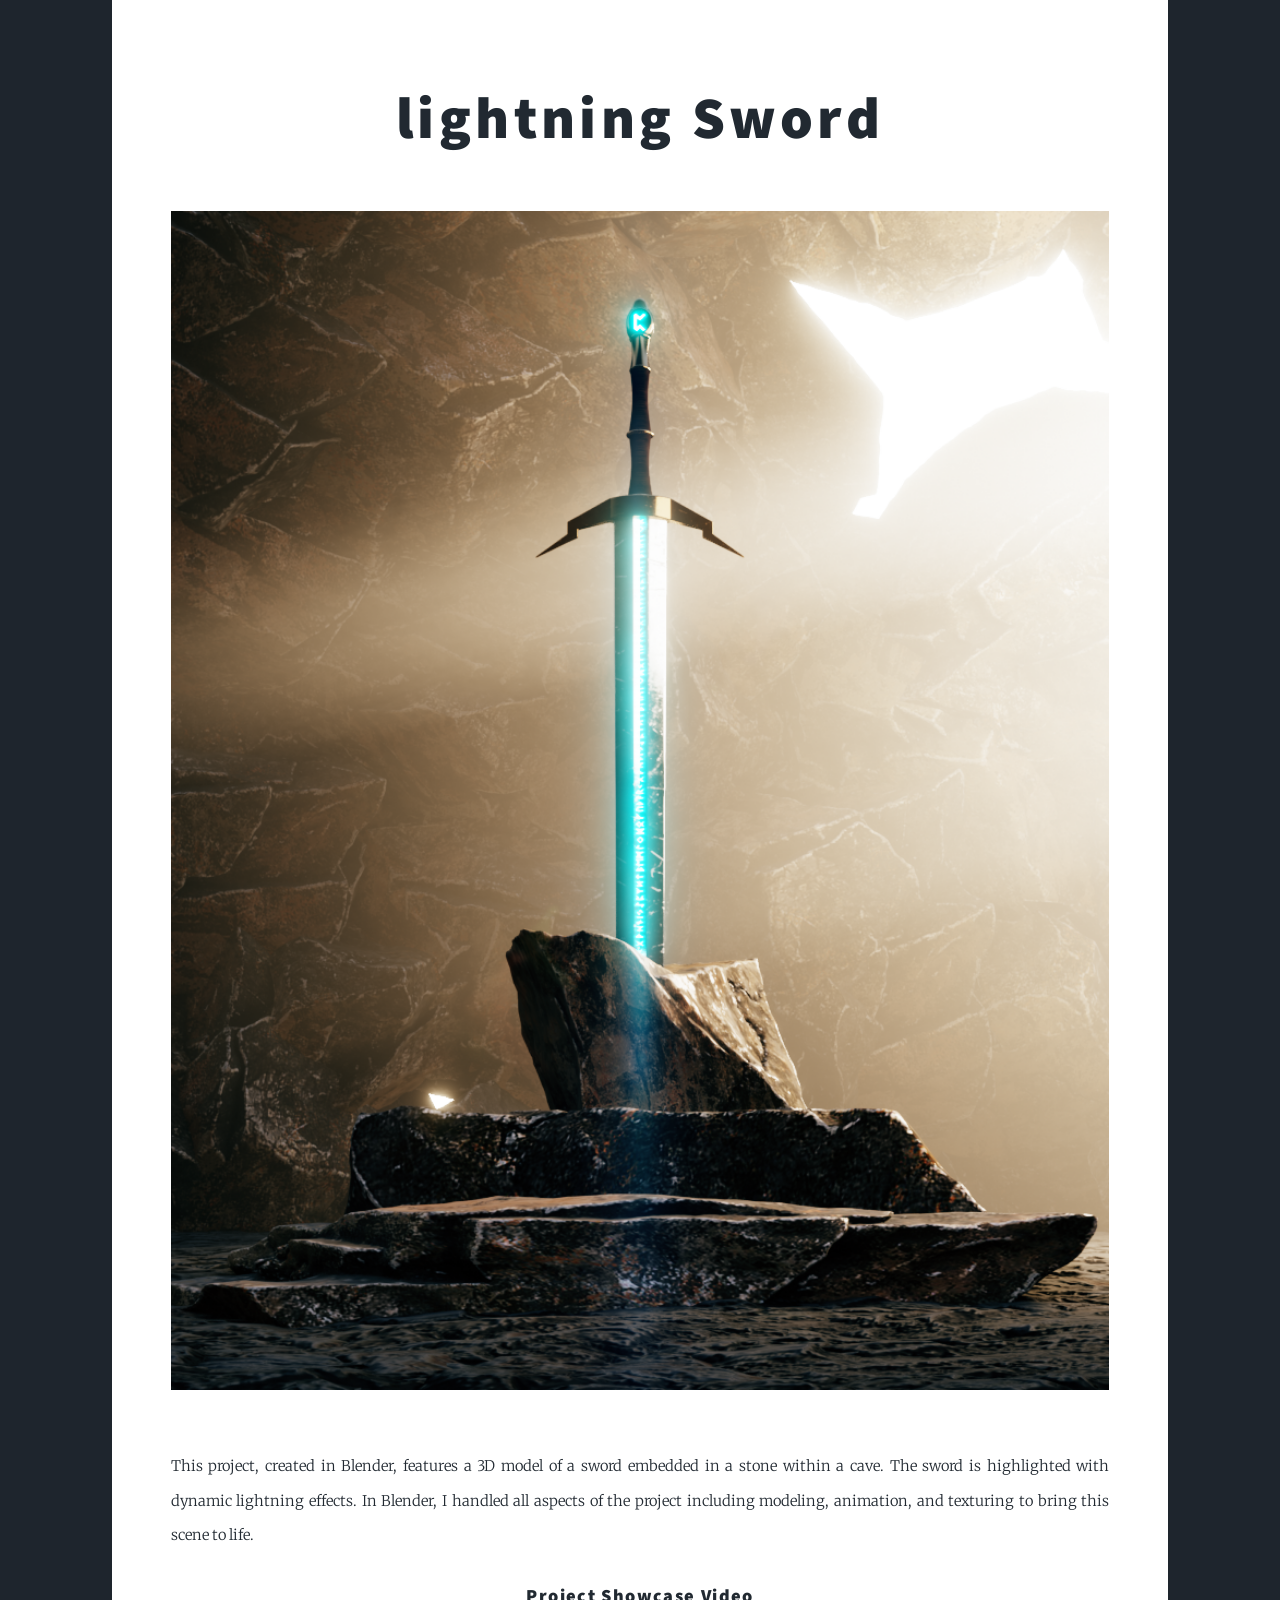
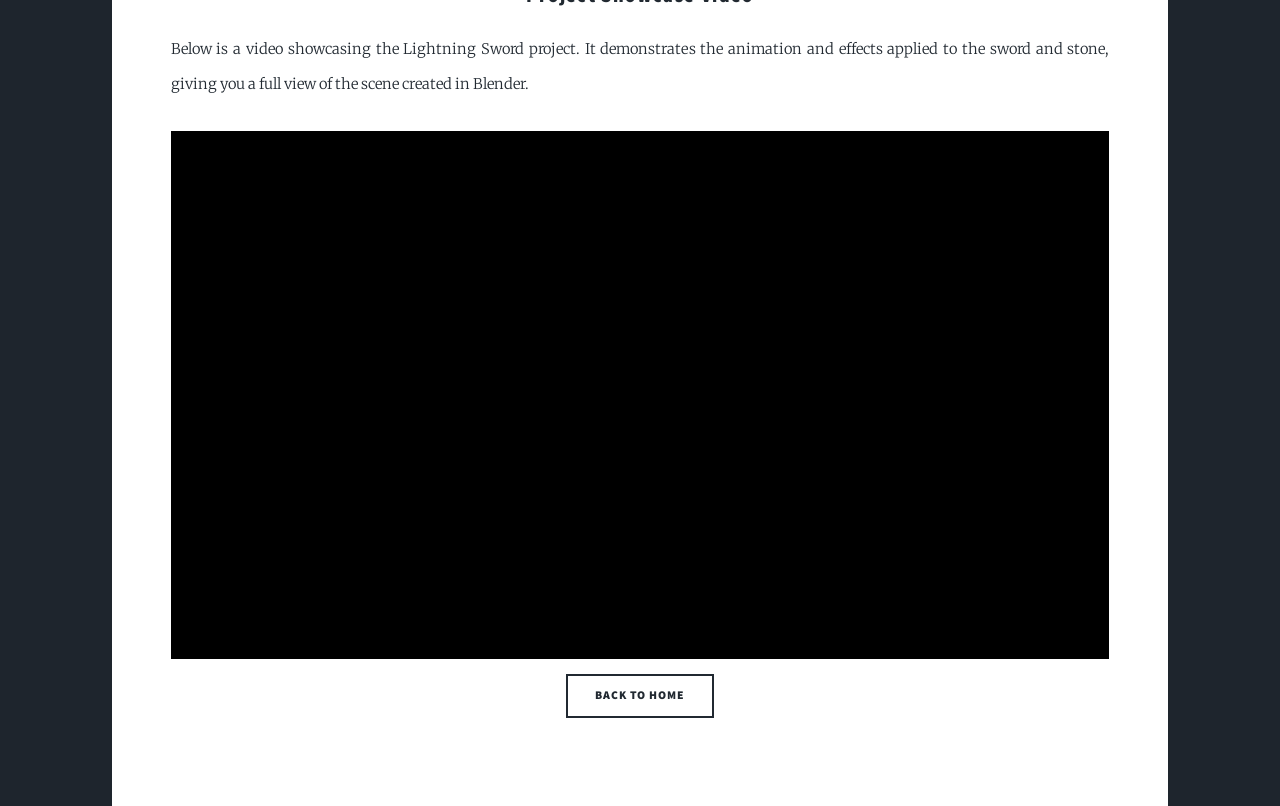
==== lightningSword.html @ 33a9f92c "sword video" ====
<!DOCTYPE HTML>
<html>

<head>
    <title>LioRally Project - Mohammed Kallel</title>
    <meta charset="utf-8" />
    <meta name="viewport" content="width=device-width, initial-scale=1, user-scalable=no" />
    <link rel="stylesheet" href="assets/css/projects.css" />
    <noscript>
        <link rel="stylesheet" href="assets/css/noscript.css" />
    </noscript>
</head>

<body class="is-preload">

    <!-- Wrapper -->
    <div id="wrapper" class="fade-in">

        <!-- Main -->
        <div id="main">
            <!-- Featured Post -->
            <article class="post featured">
                <header class="major">
                    <h2>lightning Sword</h2>
                </header>
                <div class="image main">
                    <img src="images/SwordInTheStone.png" alt="Lightning Sword Project" />
                </div>
                <p>
                    This project, created in Blender, features a 3D model of a sword embedded in a stone within a cave. The sword is
                    highlighted with dynamic lightning effects. In Blender, I handled all aspects of the project including modeling,
                    animation, and texturing to bring this scene to life.
                </p>

                <h3>Project Showcase Video</h3>
                <p>
                    Below is a video showcasing the Lightning Sword project. It demonstrates the animation and effects applied to the sword
                    and stone, giving you a full view of the scene created in Blender.
                </p>

                <!-- YouTube Video Embed -->
                <div class="video-container">
                    <video width="100%" height="auto" autoplay loop>
                        <source src="images/Character0001-0072.mp4" type="video/mp4">
                    </video>
                </div>

                <ul class="actions special">
                    <li><a href="index.html" class="button">Back to Home</a></li>
                </ul>
            </article>
        </div>

    </div>

    <!-- Scripts -->
    <!-- <script src="assets/js/jquery.min.js"></script>
    <script src="assets/js/jquery.scrollex.min.js"></script>
    <script src="assets/js/jquery.scrolly.min.js"></script>
    <script src="assets/js/browser.min.js"></script>
    <script src="assets/js/breakpoints.min.js"></script>
    <script src="assets/js/util.js"></script>
    <script src="assets/js/main.js"></script> -->

</body>

</html>
---- assets/css/projects.css ----
@import url(fontawesome-all.min.css);
@import url("https://fonts.googleapis.com/css?family=Merriweather:300,700,300italic,700italic|Source+Sans+Pro:900");

/*
	Massively by HTML5 UP
	html5up.net | @ajlkn
	Free for personal and commercial use under the CCA 3.0 license (html5up.net/license)
*/

html,
body,
div,
span,
applet,
object,
iframe,
h1,
h2,
h3,
h4,
h5,
h6,
p,
blockquote,
pre,
a,
abbr,
acronym,
address,
big,
cite,
code,
del,
dfn,
em,
img,
ins,
kbd,
q,
s,
samp,
small,
strike,
strong,
sub,
sup,
tt,
var,
b,
u,
i,
center,
dl,
dt,
dd,
ol,
ul,
li,
fieldset,
form,
label,
legend,
table,
caption,
tbody,
tfoot,
thead,
tr,
th,
td,
article,
aside,
canvas,
details,
embed,
figure,
figcaption,
footer,
header,
hgroup,
menu,
nav,
output,
ruby,
section,
summary,
time,
mark,
audio,
video {
    margin: 0;
    padding: 0;
    border: 0;
    font-size: 100%;
    font: inherit;
    vertical-align: baseline;
}

article,
aside,
details,
figcaption,
figure,
footer,
header,
hgroup,
menu,
nav,
section {
    display: block;
}

body {
    line-height: 1;
}

ol,
ul {
    list-style: none;
}

blockquote,
q {
    quotes: none;
}

blockquote:before,
blockquote:after,
q:before,
q:after {
    content: '';
    content: none;
}

table {
    border-collapse: collapse;
    border-spacing: 0;
}

body {
    -webkit-text-size-adjust: none;
}

mark {
    background-color: transparent;
    color: inherit;
}

input::-moz-focus-inner {
    border: 0;
    padding: 0;
}

input,
select,
textarea {
    -moz-appearance: none;
    -webkit-appearance: none;
    -ms-appearance: none;
    appearance: none;
}

/* Basic */

@-ms-viewport {
    width: device-width;
}

body {
    -ms-overflow-style: scrollbar;
}

@media screen and (max-width: 480px) {

    html,
    body {
        min-width: 320px;
    }

}

html {
    box-sizing: border-box;
}

*,
*:before,
*:after {
    box-sizing: inherit;
}

body {
    background-color: #1e252d;
}

body.is-preload *,
body.is-preload *:before,
body.is-preload *:after {
    -moz-animation: none !important;
    -webkit-animation: none !important;
    -ms-animation: none !important;
    animation: none !important;
    -moz-transition: none !important;
    -webkit-transition: none !important;
    -ms-transition: none !important;
    transition: none !important;
}

/* Type */

html {
    font-size: 16pt;
}

@media screen and (max-width: 1680px) {

    html {
        font-size: 12pt;
    }

}

@media screen and (max-width: 1280px) {

    html {
        font-size: 11pt;
    }

}

@media screen and (max-width: 360px) {

    html {
        font-size: 10pt;
    }

}

body {
    color: #212931;
}

body,
input,
select,
textarea {
    font-family: "Merriweather", Georgia, serif;
    font-weight: 300;
    font-size: 1rem;
    line-height: 2.375;
}

a {
    -moz-transition: color 0.2s ease-in-out, background-color 0.2s ease-in-out, border-color 0.2s ease-in-out, box-shadow 0.2s ease-in-out;
    -webkit-transition: color 0.2s ease-in-out, background-color 0.2s ease-in-out, border-color 0.2s ease-in-out, box-shadow 0.2s ease-in-out;
    -ms-transition: color 0.2s ease-in-out, background-color 0.2s ease-in-out, border-color 0.2s ease-in-out, box-shadow 0.2s ease-in-out;
    transition: color 0.2s ease-in-out, background-color 0.2s ease-in-out, border-color 0.2s ease-in-out, box-shadow 0.2s ease-in-out;
    border-bottom: dotted 1px;
    text-decoration: none;
}

a:hover {
    border-bottom-color: transparent;
}

strong,
b {
    font-weight: 600;
}

em,
i {
    font-style: italic;
}

p {
    text-align: justify;
    margin: 0 0 2rem 0;
}

h1,
h2,
h3,
h4,
h5,
h6 {
    font-family: "Source Sans Pro", Helvetica, sans-serif;
    font-weight: 900;
    line-height: 1.5;
    letter-spacing: 0.075em;
    /*text-transform: uppercase;*/
    margin: 0 0 1rem 0;
}

h1 a,
h2 a,
h3 a,
h4 a,
h5 a,
h6 a {
    border-bottom: 0;
    color: inherit;
    text-decoration: none;
}

h1 {
    font-size: 4rem;
    line-height: 1.1;
    margin: 0 0 2rem 0;
}

h2 {
    font-size: 1.75rem;
    line-height: 1.3;
    margin: 0 0 1.5rem 0;
}

h3 {
    font-size: 1.25rem;
    margin: 0 0 1.5rem 0;
}

h4 {
    font-size: 1rem;
}

h5 {
    font-size: 0.9rem;
}

h6 {
    font-size: 0.8rem;
}

sub {
    font-size: 0.8rem;
    position: relative;
    top: 0.5rem;
}

sup {
    font-size: 0.8rem;
    position: relative;
    top: -0.5rem;
}

blockquote {
    border-left: solid 4px;
    font-style: italic;
    margin: 0 0 2rem 0;
    padding: 0.5rem 0 0.5rem 2rem;
}

code {
    border: solid 2px;
    font-family: "Courier New", monospace;
    font-size: 0.9rem;
    margin: 0 0.25rem;
    padding: 0.25rem 0.65rem;
}

pre {
    -webkit-overflow-scrolling: touch;
    font-family: "Courier New", monospace;
    font-size: 0.9rem;
    margin: 0 0 2rem 0;
}

pre code {
    display: block;
    line-height: 1.75;
    padding: 1rem 1.5rem;
    overflow-x: auto;
}

hr {
    border: 0;
    border-bottom: solid 2px;
    margin: 3rem 0;
}

hr.major {
    margin: 5rem 0;
}

.align-left {
    text-align: left;
}

.align-center {
    text-align: center;
}

.align-right {
    text-align: right;
}

input,
select,
textarea {
    color: #212931;
}

a {
    color: #212931;
    border-bottom-color: rgba(33, 41, 49, 0.5);
}

a:hover {
    border-bottom-color: transparent;
    color: #18bfef !important;
}

strong,
b {
    color: #212931;
}

h1,
h2,
h3,
h4,
h5,
h6 {
    color: #212931;
}

blockquote {
    border-left-color: #eeeeee;
}

code {
    background: rgba(220, 220, 220, 0.25);
    border-color: #eeeeee;
}

hr {
    border-bottom-color: #eeeeee;
}

/* Row */

.row {
    display: flex;
    flex-wrap: wrap;
    box-sizing: border-box;
    align-items: stretch;
}

.row>* {
    box-sizing: border-box;
}

.row.gtr-uniform>*> :last-child {
    margin-bottom: 0;
}

.row.aln-left {
    justify-content: flex-start;
}

.row.aln-center {
    justify-content: center;
}

.row.aln-right {
    justify-content: flex-end;
}

.row.aln-top {
    align-items: flex-start;
}

.row.aln-middle {
    align-items: center;
}

.row.aln-bottom {
    align-items: flex-end;
}

.row>.imp {
    order: -1;
}

.row>.col-1 {
    width: 8.33333%;
}

.row>.off-1 {
    margin-left: 8.33333%;
}

.row>.col-2 {
    width: 16.66667%;
}

.row>.off-2 {
    margin-left: 16.66667%;
}

.row>.col-3 {
    width: 25%;
}

.row>.off-3 {
    margin-left: 25%;
}

.row>.col-4 {
    width: 33.33333%;
}

.row>.off-4 {
    margin-left: 33.33333%;
}

.row>.col-5 {
    width: 41.66667%;
}

.row>.off-5 {
    margin-left: 41.66667%;
}

.row>.col-6 {
    width: 50%;
}

.row>.off-6 {
    margin-left: 50%;
}

.row>.col-7 {
    width: 58.33333%;
}

.row>.off-7 {
    margin-left: 58.33333%;
}

.row>.col-8 {
    width: 66.66667%;
}

.row>.off-8 {
    margin-left: 66.66667%;
}

.row>.col-9 {
    width: 75%;
}

.row>.off-9 {
    margin-left: 75%;
}

.row>.col-10 {
    width: 83.33333%;
}

.row>.off-10 {
    margin-left: 83.33333%;
}

.row>.col-11 {
    width: 91.66667%;
}

.row>.off-11 {
    margin-left: 91.66667%;
}

.row>.col-12 {
    width: 100%;
}

.row>.off-12 {
    margin-left: 100%;
}

.row.gtr-0 {
    margin-top: 0;
    margin-left: 0rem;
}

.row.gtr-0>* {
    padding: 0 0 0 0rem;
}

.row.gtr-0.gtr-uniform {
    margin-top: 0rem;
}

.row.gtr-0.gtr-uniform>* {
    padding-top: 0rem;
}

.row.gtr-25 {
    margin-top: 0;
    margin-left: -0.375rem;
}

.row.gtr-25>* {
    padding: 0 0 0 0.375rem;
}

.row.gtr-25.gtr-uniform {
    margin-top: -0.375rem;
}

.row.gtr-25.gtr-uniform>* {
    padding-top: 0.375rem;
}

.row.gtr-50 {
    margin-top: 0;
    margin-left: -0.75rem;
}

.row.gtr-50>* {
    padding: 0 0 0 0.75rem;
}

.row.gtr-50.gtr-uniform {
    margin-top: -0.75rem;
}

.row.gtr-50.gtr-uniform>* {
    padding-top: 0.75rem;
}

.row {
    margin-top: 0;
    margin-left: -1.5rem;
}

.row>* {
    padding: 0 0 0 1.5rem;
}

.row.gtr-uniform {
    margin-top: -1.5rem;
}

.row.gtr-uniform>* {
    padding-top: 1.5rem;
}

.row.gtr-150 {
    margin-top: 0;
    margin-left: -2.25rem;
}

.row.gtr-150>* {
    padding: 0 0 0 2.25rem;
}

.row.gtr-150.gtr-uniform {
    margin-top: -2.25rem;
}

.row.gtr-150.gtr-uniform>* {
    padding-top: 2.25rem;
}

.row.gtr-200 {
    margin-top: 0;
    margin-left: -3rem;
}

.row.gtr-200>* {
    padding: 0 0 0 3rem;
}

.row.gtr-200.gtr-uniform {
    margin-top: -3rem;
}

.row.gtr-200.gtr-uniform>* {
    padding-top: 3rem;
}

@media screen and (max-width: 1680px) {

    .row {
        display: flex;
        flex-wrap: wrap;
        box-sizing: border-box;
        align-items: stretch;
    }

    .row>* {
        box-sizing: border-box;
    }

    .row.gtr-uniform>*> :last-child {
        margin-bottom: 0;
    }

    .row.aln-left {
        justify-content: flex-start;
    }

    .row.aln-center {
        justify-content: center;
    }

    .row.aln-right {
        justify-content: flex-end;
    }

    .row.aln-top {
        align-items: flex-start;
    }

    .row.aln-middle {
        align-items: center;
    }

    .row.aln-bottom {
        align-items: flex-end;
    }

    .row>.imp-xlarge {
        order: -1;
    }

    .row>.col-1-xlarge {
        width: 8.33333%;
    }

    .row>.off-1-xlarge {
        margin-left: 8.33333%;
    }

    .row>.col-2-xlarge {
        width: 16.66667%;
    }

    .row>.off-2-xlarge {
        margin-left: 16.66667%;
    }

    .row>.col-3-xlarge {
        width: 25%;
    }

    .row>.off-3-xlarge {
        margin-left: 25%;
    }

    .row>.col-4-xlarge {
        width: 33.33333%;
    }

    .row>.off-4-xlarge {
        margin-left: 33.33333%;
    }

    .row>.col-5-xlarge {
        width: 41.66667%;
    }

    .row>.off-5-xlarge {
        margin-left: 41.66667%;
    }

    .row>.col-6-xlarge {
        width: 50%;
    }

    .row>.off-6-xlarge {
        margin-left: 50%;
    }

    .row>.col-7-xlarge {
        width: 58.33333%;
    }

    .row>.off-7-xlarge {
        margin-left: 58.33333%;
    }

    .row>.col-8-xlarge {
        width: 66.66667%;
    }

    .row>.off-8-xlarge {
        margin-left: 66.66667%;
    }

    .row>.col-9-xlarge {
        width: 75%;
    }

    .row>.off-9-xlarge {
        margin-left: 75%;
    }

    .row>.col-10-xlarge {
        width: 83.33333%;
    }

    .row>.off-10-xlarge {
        margin-left: 83.33333%;
    }

    .row>.col-11-xlarge {
        width: 91.66667%;
    }

    .row>.off-11-xlarge {
        margin-left: 91.66667%;
    }

    .row>.col-12-xlarge {
        width: 100%;
    }

    .row>.off-12-xlarge {
        margin-left: 100%;
    }

    .row.gtr-0 {
        margin-top: 0;
        margin-left: 0rem;
    }

    .row.gtr-0>* {
        padding: 0 0 0 0rem;
    }

    .row.gtr-0.gtr-uniform {
        margin-top: 0rem;
    }

    .row.gtr-0.gtr-uniform>* {
        padding-top: 0rem;
    }

    .row.gtr-25 {
        margin-top: 0;
        margin-left: -0.375rem;
    }

    .row.gtr-25>* {
        padding: 0 0 0 0.375rem;
    }

    .row.gtr-25.gtr-uniform {
        margin-top: -0.375rem;
    }

    .row.gtr-25.gtr-uniform>* {
        padding-top: 0.375rem;
    }

    .row.gtr-50 {
        margin-top: 0;
        margin-left: -0.75rem;
    }

    .row.gtr-50>* {
        padding: 0 0 0 0.75rem;
    }

    .row.gtr-50.gtr-uniform {
        margin-top: -0.75rem;
    }

    .row.gtr-50.gtr-uniform>* {
        padding-top: 0.75rem;
    }

    .row {
        margin-top: 0;
        margin-left: -1.5rem;
    }

    .row>* {
        padding: 0 0 0 1.5rem;
    }

    .row.gtr-uniform {
        margin-top: -1.5rem;
    }

    .row.gtr-uniform>* {
        padding-top: 1.5rem;
    }

    .row.gtr-150 {
        margin-top: 0;
        margin-left: -2.25rem;
    }

    .row.gtr-150>* {
        padding: 0 0 0 2.25rem;
    }

    .row.gtr-150.gtr-uniform {
        margin-top: -2.25rem;
    }

    .row.gtr-150.gtr-uniform>* {
        padding-top: 2.25rem;
    }

    .row.gtr-200 {
        margin-top: 0;
        margin-left: -3rem;
    }

    .row.gtr-200>* {
        padding: 0 0 0 3rem;
    }

    .row.gtr-200.gtr-uniform {
        margin-top: -3rem;
    }

    .row.gtr-200.gtr-uniform>* {
        padding-top: 3rem;
    }

}

@media screen and (max-width: 1280px) {

    .row {
        display: flex;
        flex-wrap: wrap;
        box-sizing: border-box;
        align-items: stretch;
    }

    .row>* {
        box-sizing: border-box;
    }

    .row.gtr-uniform>*> :last-child {
        margin-bottom: 0;
    }

    .row.aln-left {
        justify-content: flex-start;
    }

    .row.aln-center {
        justify-content: center;
    }

    .row.aln-right {
        justify-content: flex-end;
    }

    .row.aln-top {
        align-items: flex-start;
    }

    .row.aln-middle {
        align-items: center;
    }

    .row.aln-bottom {
        align-items: flex-end;
    }

    .row>.imp-large {
        order: -1;
    }

    .row>.col-1-large {
        width: 8.33333%;
    }

    .row>.off-1-large {
        margin-left: 8.33333%;
    }

    .row>.col-2-large {
        width: 16.66667%;
    }

    .row>.off-2-large {
        margin-left: 16.66667%;
    }

    .row>.col-3-large {
        width: 25%;
    }

    .row>.off-3-large {
        margin-left: 25%;
    }

    .row>.col-4-large {
        width: 33.33333%;
    }

    .row>.off-4-large {
        margin-left: 33.33333%;
    }

    .row>.col-5-large {
        width: 41.66667%;
    }

    .row>.off-5-large {
        margin-left: 41.66667%;
    }

    .row>.col-6-large {
        width: 50%;
    }

    .row>.off-6-large {
        margin-left: 50%;
    }

    .row>.col-7-large {
        width: 58.33333%;
    }

    .row>.off-7-large {
        margin-left: 58.33333%;
    }

    .row>.col-8-large {
        width: 66.66667%;
    }

    .row>.off-8-large {
        margin-left: 66.66667%;
    }

    .row>.col-9-large {
        width: 75%;
    }

    .row>.off-9-large {
        margin-left: 75%;
    }

    .row>.col-10-large {
        width: 83.33333%;
    }

    .row>.off-10-large {
        margin-left: 83.33333%;
    }

    .row>.col-11-large {
        width: 91.66667%;
    }

    .row>.off-11-large {
        margin-left: 91.66667%;
    }

    .row>.col-12-large {
        width: 100%;
    }

    .row>.off-12-large {
        margin-left: 100%;
    }

    .row.gtr-0 {
        margin-top: 0;
        margin-left: 0rem;
    }

    .row.gtr-0>* {
        padding: 0 0 0 0rem;
    }

    .row.gtr-0.gtr-uniform {
        margin-top: 0rem;
    }

    .row.gtr-0.gtr-uniform>* {
        padding-top: 0rem;
    }

    .row.gtr-25 {
        margin-top: 0;
        margin-left: -0.375rem;
    }

    .row.gtr-25>* {
        padding: 0 0 0 0.375rem;
    }

    .row.gtr-25.gtr-uniform {
        margin-top: -0.375rem;
    }

    .row.gtr-25.gtr-uniform>* {
        padding-top: 0.375rem;
    }

    .row.gtr-50 {
        margin-top: 0;
        margin-left: -0.75rem;
    }

    .row.gtr-50>* {
        padding: 0 0 0 0.75rem;
    }

    .row.gtr-50.gtr-uniform {
        margin-top: -0.75rem;
    }

    .row.gtr-50.gtr-uniform>* {
        padding-top: 0.75rem;
    }

    .row {
        margin-top: 0;
        margin-left: -1.5rem;
    }

    .row>* {
        padding: 0 0 0 1.5rem;
    }

    .row.gtr-uniform {
        margin-top: -1.5rem;
    }

    .row.gtr-uniform>* {
        padding-top: 1.5rem;
    }

    .row.gtr-150 {
        margin-top: 0;
        margin-left: -2.25rem;
    }

    .row.gtr-150>* {
        padding: 0 0 0 2.25rem;
    }

    .row.gtr-150.gtr-uniform {
        margin-top: -2.25rem;
    }

    .row.gtr-150.gtr-uniform>* {
        padding-top: 2.25rem;
    }

    .row.gtr-200 {
        margin-top: 0;
        margin-left: -3rem;
    }

    .row.gtr-200>* {
        padding: 0 0 0 3rem;
    }

    .row.gtr-200.gtr-uniform {
        margin-top: -3rem;
    }

    .row.gtr-200.gtr-uniform>* {
        padding-top: 3rem;
    }

}

@media screen and (max-width: 980px) {

    .row {
        display: flex;
        flex-wrap: wrap;
        box-sizing: border-box;
        align-items: stretch;
    }

    .row>* {
        box-sizing: border-box;
    }

    .row.gtr-uniform>*> :last-child {
        margin-bottom: 0;
    }

    .row.aln-left {
        justify-content: flex-start;
    }

    .row.aln-center {
        justify-content: center;
    }

    .row.aln-right {
        justify-content: flex-end;
    }

    .row.aln-top {
        align-items: flex-start;
    }

    .row.aln-middle {
        align-items: center;
    }

    .row.aln-bottom {
        align-items: flex-end;
    }

    .row>.imp-medium {
        order: -1;
    }

    .row>.col-1-medium {
        width: 8.33333%;
    }

    .row>.off-1-medium {
        margin-left: 8.33333%;
    }

    .row>.col-2-medium {
        width: 16.66667%;
    }

    .row>.off-2-medium {
        margin-left: 16.66667%;
    }

    .row>.col-3-medium {
        width: 25%;
    }

    .row>.off-3-medium {
        margin-left: 25%;
    }

    .row>.col-4-medium {
        width: 33.33333%;
    }

    .row>.off-4-medium {
        margin-left: 33.33333%;
    }

    .row>.col-5-medium {
        width: 41.66667%;
    }

    .row>.off-5-medium {
        margin-left: 41.66667%;
    }

    .row>.col-6-medium {
        width: 50%;
    }

    .row>.off-6-medium {
        margin-left: 50%;
    }

    .row>.col-7-medium {
        width: 58.33333%;
    }

    .row>.off-7-medium {
        margin-left: 58.33333%;
    }

    .row>.col-8-medium {
        width: 66.66667%;
    }

    .row>.off-8-medium {
        margin-left: 66.66667%;
    }

    .row>.col-9-medium {
        width: 75%;
    }

    .row>.off-9-medium {
        margin-left: 75%;
    }

    .row>.col-10-medium {
        width: 83.33333%;
    }

    .row>.off-10-medium {
        margin-left: 83.33333%;
    }

    .row>.col-11-medium {
        width: 91.66667%;
    }

    .row>.off-11-medium {
        margin-left: 91.66667%;
    }

    .row>.col-12-medium {
        width: 100%;
    }

    .row>.off-12-medium {
        margin-left: 100%;
    }

    .row.gtr-0 {
        margin-top: 0;
        margin-left: 0rem;
    }

    .row.gtr-0>* {
        padding: 0 0 0 0rem;
    }

    .row.gtr-0.gtr-uniform {
        margin-top: 0rem;
    }

    .row.gtr-0.gtr-uniform>* {
        padding-top: 0rem;
    }

    .row.gtr-25 {
        margin-top: 0;
        margin-left: -0.375rem;
    }

    .row.gtr-25>* {
        padding: 0 0 0 0.375rem;
    }

    .row.gtr-25.gtr-uniform {
        margin-top: -0.375rem;
    }

    .row.gtr-25.gtr-uniform>* {
        padding-top: 0.375rem;
    }

    .row.gtr-50 {
        margin-top: 0;
        margin-left: -0.75rem;
    }

    .row.gtr-50>* {
        padding: 0 0 0 0.75rem;
    }

    .row.gtr-50.gtr-uniform {
        margin-top: -0.75rem;
    }

    .row.gtr-50.gtr-uniform>* {
        padding-top: 0.75rem;
    }

    .row {
        margin-top: 0;
        margin-left: -1.5rem;
    }

    .row>* {
        padding: 0 0 0 1.5rem;
    }

    .row.gtr-uniform {
        margin-top: -1.5rem;
    }

    .row.gtr-uniform>* {
        padding-top: 1.5rem;
    }

    .row.gtr-150 {
        margin-top: 0;
        margin-left: -2.25rem;
    }

    .row.gtr-150>* {
        padding: 0 0 0 2.25rem;
    }

    .row.gtr-150.gtr-uniform {
        margin-top: -2.25rem;
    }

    .row.gtr-150.gtr-uniform>* {
        padding-top: 2.25rem;
    }

    .row.gtr-200 {
        margin-top: 0;
        margin-left: -3rem;
    }

    .row.gtr-200>* {
        padding: 0 0 0 3rem;
    }

    .row.gtr-200.gtr-uniform {
        margin-top: -3rem;
    }

    .row.gtr-200.gtr-uniform>* {
        padding-top: 3rem;
    }

}

@media screen and (max-width: 736px) {

    .row {
        display: flex;
        flex-wrap: wrap;
        box-sizing: border-box;
        align-items: stretch;
    }

    .row>* {
        box-sizing: border-box;
    }

    .row.gtr-uniform>*> :last-child {
        margin-bottom: 0;
    }

    .row.aln-left {
        justify-content: flex-start;
    }

    .row.aln-center {
        justify-content: center;
    }

    .row.aln-right {
        justify-content: flex-end;
    }

    .row.aln-top {
        align-items: flex-start;
    }

    .row.aln-middle {
        align-items: center;
    }

    .row.aln-bottom {
        align-items: flex-end;
    }

    .row>.imp-small {
        order: -1;
    }

    .row>.col-1-small {
        width: 8.33333%;
    }

    .row>.off-1-small {
        margin-left: 8.33333%;
    }

    .row>.col-2-small {
        width: 16.66667%;
    }

    .row>.off-2-small {
        margin-left: 16.66667%;
    }

    .row>.col-3-small {
        width: 25%;
    }

    .row>.off-3-small {
        margin-left: 25%;
    }

    .row>.col-4-small {
        width: 33.33333%;
    }

    .row>.off-4-small {
        margin-left: 33.33333%;
    }

    .row>.col-5-small {
        width: 41.66667%;
    }

    .row>.off-5-small {
        margin-left: 41.66667%;
    }

    .row>.col-6-small {
        width: 50%;
    }

    .row>.off-6-small {
        margin-left: 50%;
    }

    .row>.col-7-small {
        width: 58.33333%;
    }

    .row>.off-7-small {
        margin-left: 58.33333%;
    }

    .row>.col-8-small {
        width: 66.66667%;
    }

    .row>.off-8-small {
        margin-left: 66.66667%;
    }

    .row>.col-9-small {
        width: 75%;
    }

    .row>.off-9-small {
        margin-left: 75%;
    }

    .row>.col-10-small {
        width: 83.33333%;
    }

    .row>.off-10-small {
        margin-left: 83.33333%;
    }

    .row>.col-11-small {
        width: 91.66667%;
    }

    .row>.off-11-small {
        margin-left: 91.66667%;
    }

    .row>.col-12-small {
        width: 100%;
    }

    .row>.off-12-small {
        margin-left: 100%;
    }

    .row.gtr-0 {
        margin-top: 0;
        margin-left: 0rem;
    }

    .row.gtr-0>* {
        padding: 0 0 0 0rem;
    }

    .row.gtr-0.gtr-uniform {
        margin-top: 0rem;
    }

    .row.gtr-0.gtr-uniform>* {
        padding-top: 0rem;
    }

    .row.gtr-25 {
        margin-top: 0;
        margin-left: -0.375rem;
    }

    .row.gtr-25>* {
        padding: 0 0 0 0.375rem;
    }

    .row.gtr-25.gtr-uniform {
        margin-top: -0.375rem;
    }

    .row.gtr-25.gtr-uniform>* {
        padding-top: 0.375rem;
    }

    .row.gtr-50 {
        margin-top: 0;
        margin-left: -0.75rem;
    }

    .row.gtr-50>* {
        padding: 0 0 0 0.75rem;
    }

    .row.gtr-50.gtr-uniform {
        margin-top: -0.75rem;
    }

    .row.gtr-50.gtr-uniform>* {
        padding-top: 0.75rem;
    }

    .row {
        margin-top: 0;
        margin-left: -1.5rem;
    }

    .row>* {
        padding: 0 0 0 1.5rem;
    }

    .row.gtr-uniform {
        margin-top: -1.5rem;
    }

    .row.gtr-uniform>* {
        padding-top: 1.5rem;
    }

    .row.gtr-150 {
        margin-top: 0;
        margin-left: -2.25rem;
    }

    .row.gtr-150>* {
        padding: 0 0 0 2.25rem;
    }

    .row.gtr-150.gtr-uniform {
        margin-top: -2.25rem;
    }

    .row.gtr-150.gtr-uniform>* {
        padding-top: 2.25rem;
    }

    .row.gtr-200 {
        margin-top: 0;
        margin-left: -3rem;
    }

    .row.gtr-200>* {
        padding: 0 0 0 3rem;
    }

    .row.gtr-200.gtr-uniform {
        margin-top: -3rem;
    }

    .row.gtr-200.gtr-uniform>* {
        padding-top: 3rem;
    }

}

@media screen and (max-width: 480px) {

    .row {
        display: flex;
        flex-wrap: wrap;
        box-sizing: border-box;
        align-items: stretch;
    }

    .row>* {
        box-sizing: border-box;
    }

    .row.gtr-uniform>*> :last-child {
        margin-bottom: 0;
    }

    .row.aln-left {
        justify-content: flex-start;
    }

    .row.aln-center {
        justify-content: center;
    }

    .row.aln-right {
        justify-content: flex-end;
    }

    .row.aln-top {
        align-items: flex-start;
    }

    .row.aln-middle {
        align-items: center;
    }

    .row.aln-bottom {
        align-items: flex-end;
    }

    .row>.imp-xsmall {
        order: -1;
    }

    .row>.col-1-xsmall {
        width: 8.33333%;
    }

    .row>.off-1-xsmall {
        margin-left: 8.33333%;
    }

    .row>.col-2-xsmall {
        width: 16.66667%;
    }

    .row>.off-2-xsmall {
        margin-left: 16.66667%;
    }

    .row>.col-3-xsmall {
        width: 25%;
    }

    .row>.off-3-xsmall {
        margin-left: 25%;
    }

    .row>.col-4-xsmall {
        width: 33.33333%;
    }

    .row>.off-4-xsmall {
        margin-left: 33.33333%;
    }

    .row>.col-5-xsmall {
        width: 41.66667%;
    }

    .row>.off-5-xsmall {
        margin-left: 41.66667%;
    }

    .row>.col-6-xsmall {
        width: 50%;
    }

    .row>.off-6-xsmall {
        margin-left: 50%;
    }

    .row>.col-7-xsmall {
        width: 58.33333%;
    }

    .row>.off-7-xsmall {
        margin-left: 58.33333%;
    }

    .row>.col-8-xsmall {
        width: 66.66667%;
    }

    .row>.off-8-xsmall {
        margin-left: 66.66667%;
    }

    .row>.col-9-xsmall {
        width: 75%;
    }

    .row>.off-9-xsmall {
        margin-left: 75%;
    }

    .row>.col-10-xsmall {
        width: 83.33333%;
    }

    .row>.off-10-xsmall {
        margin-left: 83.33333%;
    }

    .row>.col-11-xsmall {
        width: 91.66667%;
    }

    .row>.off-11-xsmall {
        margin-left: 91.66667%;
    }

    .row>.col-12-xsmall {
        width: 100%;
    }

    .row>.off-12-xsmall {
        margin-left: 100%;
    }

    .row.gtr-0 {
        margin-top: 0;
        margin-left: 0rem;
    }

    .row.gtr-0>* {
        padding: 0 0 0 0rem;
    }

    .row.gtr-0.gtr-uniform {
        margin-top: 0rem;
    }

    .row.gtr-0.gtr-uniform>* {
        padding-top: 0rem;
    }

    .row.gtr-25 {
        margin-top: 0;
        margin-left: -0.375rem;
    }

    .row.gtr-25>* {
        padding: 0 0 0 0.375rem;
    }

    .row.gtr-25.gtr-uniform {
        margin-top: -0.375rem;
    }

    .row.gtr-25.gtr-uniform>* {
        padding-top: 0.375rem;
    }

    .row.gtr-50 {
        margin-top: 0;
        margin-left: -0.75rem;
    }

    .row.gtr-50>* {
        padding: 0 0 0 0.75rem;
    }

    .row.gtr-50.gtr-uniform {
        margin-top: -0.75rem;
    }

    .row.gtr-50.gtr-uniform>* {
        padding-top: 0.75rem;
    }

    .row {
        margin-top: 0;
        margin-left: -1.5rem;
    }

    .row>* {
        padding: 0 0 0 1.5rem;
    }

    .row.gtr-uniform {
        margin-top: -1.5rem;
    }

    .row.gtr-uniform>* {
        padding-top: 1.5rem;
    }

    .row.gtr-150 {
        margin-top: 0;
        margin-left: -2.25rem;
    }

    .row.gtr-150>* {
        padding: 0 0 0 2.25rem;
    }

    .row.gtr-150.gtr-uniform {
        margin-top: -2.25rem;
    }

    .row.gtr-150.gtr-uniform>* {
        padding-top: 2.25rem;
    }

    .row.gtr-200 {
        margin-top: 0;
        margin-left: -3rem;
    }

    .row.gtr-200>* {
        padding: 0 0 0 3rem;
    }

    .row.gtr-200.gtr-uniform {
        margin-top: -3rem;
    }

    .row.gtr-200.gtr-uniform>* {
        padding-top: 3rem;
    }

}

@media screen and (max-width: 360px) {

    .row {
        display: flex;
        flex-wrap: wrap;
        box-sizing: border-box;
        align-items: stretch;
    }

    .row>* {
        box-sizing: border-box;
    }

    .row.gtr-uniform>*> :last-child {
        margin-bottom: 0;
    }

    .row.aln-left {
        justify-content: flex-start;
    }

    .row.aln-center {
        justify-content: center;
    }

    .row.aln-right {
        justify-content: flex-end;
    }

    .row.aln-top {
        align-items: flex-start;
    }

    .row.aln-middle {
        align-items: center;
    }

    .row.aln-bottom {
        align-items: flex-end;
    }

    .row>.imp-xxsmall {
        order: -1;
    }

    .row>.col-1-xxsmall {
        width: 8.33333%;
    }

    .row>.off-1-xxsmall {
        margin-left: 8.33333%;
    }

    .row>.col-2-xxsmall {
        width: 16.66667%;
    }

    .row>.off-2-xxsmall {
        margin-left: 16.66667%;
    }

    .row>.col-3-xxsmall {
        width: 25%;
    }

    .row>.off-3-xxsmall {
        margin-left: 25%;
    }

    .row>.col-4-xxsmall {
        width: 33.33333%;
    }

    .row>.off-4-xxsmall {
        margin-left: 33.33333%;
    }

    .row>.col-5-xxsmall {
        width: 41.66667%;
    }

    .row>.off-5-xxsmall {
        margin-left: 41.66667%;
    }

    .row>.col-6-xxsmall {
        width: 50%;
    }

    .row>.off-6-xxsmall {
        margin-left: 50%;
    }

    .row>.col-7-xxsmall {
        width: 58.33333%;
    }

    .row>.off-7-xxsmall {
        margin-left: 58.33333%;
    }

    .row>.col-8-xxsmall {
        width: 66.66667%;
    }

    .row>.off-8-xxsmall {
        margin-left: 66.66667%;
    }

    .row>.col-9-xxsmall {
        width: 75%;
    }

    .row>.off-9-xxsmall {
        margin-left: 75%;
    }

    .row>.col-10-xxsmall {
        width: 83.33333%;
    }

    .row>.off-10-xxsmall {
        margin-left: 83.33333%;
    }

    .row>.col-11-xxsmall {
        width: 91.66667%;
    }

    .row>.off-11-xxsmall {
        margin-left: 91.66667%;
    }

    .row>.col-12-xxsmall {
        width: 100%;
    }

    .row>.off-12-xxsmall {
        margin-left: 100%;
    }

    .row.gtr-0 {
        margin-top: 0;
        margin-left: 0rem;
    }

    .row.gtr-0>* {
        padding: 0 0 0 0rem;
    }

    .row.gtr-0.gtr-uniform {
        margin-top: 0rem;
    }

    .row.gtr-0.gtr-uniform>* {
        padding-top: 0rem;
    }

    .row.gtr-25 {
        margin-top: 0;
        margin-left: -0.375rem;
    }

    .row.gtr-25>* {
        padding: 0 0 0 0.375rem;
    }

    .row.gtr-25.gtr-uniform {
        margin-top: -0.375rem;
    }

    .row.gtr-25.gtr-uniform>* {
        padding-top: 0.375rem;
    }

    .row.gtr-50 {
        margin-top: 0;
        margin-left: -0.75rem;
    }

    .row.gtr-50>* {
        padding: 0 0 0 0.75rem;
    }

    .row.gtr-50.gtr-uniform {
        margin-top: -0.75rem;
    }

    .row.gtr-50.gtr-uniform>* {
        padding-top: 0.75rem;
    }

    .row {
        margin-top: 0;
        margin-left: -1.5rem;
    }

    .row>* {
        padding: 0 0 0 1.5rem;
    }

    .row.gtr-uniform {
        margin-top: -1.5rem;
    }

    .row.gtr-uniform>* {
        padding-top: 1.5rem;
    }

    .row.gtr-150 {
        margin-top: 0;
        margin-left: -2.25rem;
    }

    .row.gtr-150>* {
        padding: 0 0 0 2.25rem;
    }

    .row.gtr-150.gtr-uniform {
        margin-top: -2.25rem;
    }

    .row.gtr-150.gtr-uniform>* {
        padding-top: 2.25rem;
    }

    .row.gtr-200 {
        margin-top: 0;
        margin-left: -3rem;
    }

    .row.gtr-200>* {
        padding: 0 0 0 3rem;
    }

    .row.gtr-200.gtr-uniform {
        margin-top: -3rem;
    }

    .row.gtr-200.gtr-uniform>* {
        padding-top: 3rem;
    }

}

/* Box */

.box {
    border: solid 2px;
    margin-bottom: 2rem;
    padding: 1.5rem;
}

.box> :last-child,
.box> :last-child> :last-child,
.box> :last-child> :last-child> :last-child {
    margin-bottom: 0;
}

.box.alt {
    border: 0;
    border-radius: 0;
    padding: 0;
}

.box {
    border-color: #eeeeee;
}

/* Button */

input[type="submit"],
input[type="reset"],
input[type="button"],
button,
.button {
    -moz-appearance: none;
    -webkit-appearance: none;
    -ms-appearance: none;
    appearance: none;
    -moz-transition: background-color 0.2s ease-in-out, box-shadow 0.2s ease-in-out, color 0.2s ease-in-out;
    -webkit-transition: background-color 0.2s ease-in-out, box-shadow 0.2s ease-in-out, color 0.2s ease-in-out;
    -ms-transition: background-color 0.2s ease-in-out, box-shadow 0.2s ease-in-out, color 0.2s ease-in-out;
    transition: background-color 0.2s ease-in-out, box-shadow 0.2s ease-in-out, color 0.2s ease-in-out;
    border: 0;
    border-radius: 0;
    cursor: pointer;
    display: inline-block;
    font-family: "Source Sans Pro", Helvetica, sans-serif;
    font-size: 0.8rem;
    font-weight: 900;
    letter-spacing: 0.075em;
    height: 3rem;
    line-height: 3rem;
    padding: 0 2rem;
    text-align: center;
    text-decoration: none;
    text-transform: uppercase;
    white-space: nowrap;
}

input[type="submit"].icon:before,
input[type="reset"].icon:before,
input[type="button"].icon:before,
button.icon:before,
.button.icon:before {
    margin-right: 0.5rem;
}

input[type="submit"].icon.solo,
input[type="reset"].icon.solo,
input[type="button"].icon.solo,
button.icon.solo,
.button.icon.solo {
    position: relative;
    width: 4rem;
    height: 4rem;
    line-height: 4rem;
    border-radius: 4rem;
    text-indent: 4rem;
    overflow: hidden;
    padding: 0;
    white-space: nowrap;
}

input[type="submit"].icon.solo:before,
input[type="reset"].icon.solo:before,
input[type="button"].icon.solo:before,
button.icon.solo:before,
.button.icon.solo:before {
    position: absolute;
    display: block;
    top: 0;
    left: 0;
    width: inherit;
    height: inherit;
    line-height: inherit;
    font-size: 1.25rem;
    margin-right: 0;
    text-align: center;
    text-indent: 0;
}

input[type="submit"].fit,
input[type="reset"].fit,
input[type="button"].fit,
button.fit,
.button.fit {
    width: 100%;
}

input[type="submit"].small,
input[type="reset"].small,
input[type="button"].small,
button.small,
.button.small {
    font-size: 0.7rem;
    height: 2.5rem;
    line-height: 2.5rem;
    padding: 0 1.5rem;
}

input[type="submit"].large,
input[type="reset"].large,
input[type="button"].large,
button.large,
.button.large {
    font-size: 0.9rem;
    height: 3.5rem;
    line-height: 3.5rem;
    padding: 0 2.75rem;
}

@media screen and (max-width: 980px) {

    input[type="submit"],
    input[type="reset"],
    input[type="button"],
    button,
    .button {
        font-size: 0.9rem;
        height: 3.25rem;
        line-height: 3.25rem;
    }

    input[type="submit"].large,
    input[type="reset"].large,
    input[type="button"].large,
    button.large,
    .button.large {
        font-size: 1rem;
        height: 3.75rem;
        line-height: 3.75rem;
    }

}

input[type="submit"].disabled,
input[type="submit"]:disabled,
input[type="reset"].disabled,
input[type="reset"]:disabled,
input[type="button"].disabled,
input[type="button"]:disabled,
button.disabled,
button:disabled,
.button.disabled,
.button:disabled {
    pointer-events: none;
    opacity: 0.25;
}

input[type="submit"],
input[type="reset"],
input[type="button"],
button,
.button {
    background-color: transparent;
    box-shadow: inset 0 0 0 2px #212931;
    color: #212931 !important;
}

input[type="submit"]:hover,
input[type="reset"]:hover,
input[type="button"]:hover,
button:hover,
.button:hover {
    box-shadow: inset 0 0 0 2px #18bfef;
    color: #18bfef !important;
}

input[type="submit"].primary,
input[type="reset"].primary,
input[type="button"].primary,
button.primary,
.button.primary {
    background-color: #212931;
    box-shadow: none;
    color: #ffffff !important;
}

input[type="submit"].primary:hover,
input[type="reset"].primary:hover,
input[type="button"].primary:hover,
button.primary:hover,
.button.primary:hover {
    background-color: #18bfef;
}

/* Form */

form {
    margin: 0 0 2rem 0;
}

form> :last-child {
    margin-bottom: 0;
}

form>.fields {
    display: -moz-flex;
    display: -webkit-flex;
    display: -ms-flex;
    display: flex;
    -moz-flex-wrap: wrap;
    -webkit-flex-wrap: wrap;
    -ms-flex-wrap: wrap;
    flex-wrap: wrap;
    width: calc(100% + 3rem);
    margin: -1.5rem 0 2rem -1.5rem;
}

form>.fields>.field {
    -moz-flex-grow: 0;
    -webkit-flex-grow: 0;
    -ms-flex-grow: 0;
    flex-grow: 0;
    -moz-flex-shrink: 0;
    -webkit-flex-shrink: 0;
    -ms-flex-shrink: 0;
    flex-shrink: 0;
    padding: 1.5rem 0 0 1.5rem;
    width: calc(100% - 1.5rem);
}

form>.fields>.field.half {
    width: calc(50% - 0.75rem);
}

form>.fields>.field.third {
    width: calc(100%/3 - 0.5rem);
}

form>.fields>.field.quarter {
    width: calc(25% - 0.375rem);
}

@media screen and (max-width: 480px) {

    form>.fields {
        width: calc(100% + 3rem);
        margin: -1.5rem 0 2rem -1.5rem;
    }

    form>.fields>.field {
        padding: 1.5rem 0 0 1.5rem;
        width: calc(100% - 1.5rem);
    }

    form>.fields>.field.half {
        width: calc(100% - 1.5rem);
    }

    form>.fields>.field.third {
        width: calc(100% - 1.5rem);
    }

    form>.fields>.field.quarter {
        width: calc(100% - 1.5rem);
    }

}

label {
    display: block;
    font-family: "Source Sans Pro", Helvetica, sans-serif;
    font-weight: 900;
    line-height: 1.5;
    letter-spacing: 0.075em;
    font-size: 0.8rem;
    text-transform: uppercase;
    margin: 0 0 0.75rem 0;
}

@media screen and (max-width: 980px) {

    label {
        font-size: 0.9rem;
    }

}

input[type="text"],
input[type="password"],
input[type="email"],
select,
textarea {
    -moz-appearance: none;
    -webkit-appearance: none;
    -ms-appearance: none;
    appearance: none;
    background: transparent;
    border-radius: 0;
    border: solid 2px;
    color: inherit;
    display: block;
    outline: 0;
    padding: 0 1rem;
    text-decoration: none;
    width: 100%;
}

input[type="text"]:invalid,
input[type="password"]:invalid,
input[type="email"]:invalid,
select:invalid,
textarea:invalid {
    box-shadow: none;
}

select {
    background-size: 1.25rem;
    background-repeat: no-repeat;
    background-position: calc(100% - 1rem) center;
    height: 3rem;
    padding-right: 3rem;
    text-overflow: ellipsis;
}

select:focus::-ms-value {
    background-color: transparent;
}

select::-ms-expand {
    display: none;
}

input[type="text"],
input[type="password"],
input[type="email"],
select {
    height: 3rem;
}

textarea {
    padding: 0.75rem 1rem;
}

input[type="checkbox"],
input[type="radio"] {
    -moz-appearance: none;
    -webkit-appearance: none;
    -ms-appearance: none;
    appearance: none;
    display: block;
    float: left;
    margin-right: -2rem;
    opacity: 0;
    width: 1rem;
    z-index: -1;
}

input[type="checkbox"]+label,
input[type="radio"]+label {
    text-decoration: none;
    cursor: pointer;
    display: inline-block;
    font-size: 1rem;
    letter-spacing: 0;
    font-family: "Merriweather", Georgia, serif;
    text-transform: none;
    font-weight: 300;
    padding-left: 2.8rem;
    padding-right: 1rem;
    position: relative;
}

input[type="checkbox"]+label:before,
input[type="radio"]+label:before {
    -moz-osx-font-smoothing: grayscale;
    -webkit-font-smoothing: antialiased;
    display: inline-block;
    font-style: normal;
    font-variant: normal;
    text-rendering: auto;
    line-height: 1;
    text-transform: none !important;
    font-family: 'Font Awesome 5 Free';
    font-weight: 900;
}

input[type="checkbox"]+label:before,
input[type="radio"]+label:before {
    border-radius: 0;
    border: solid 2px;
    content: '';
    display: inline-block;
    font-size: 0.8rem;
    height: 1.8rem;
    left: 0;
    line-height: 1.65rem;
    position: absolute;
    text-align: center;
    top: -0.125rem;
    width: 1.8rem;
}

input[type="checkbox"]:checked+label:before,
input[type="radio"]:checked+label:before {
    content: '\f00c';
}

input[type="checkbox"]+label:before {
    border-radius: 0;
}

input[type="radio"]+label:before {
    border-radius: 100%;
}

::-webkit-input-placeholder {
    opacity: 1.0;
}

:-moz-placeholder {
    opacity: 1.0;
}

::-moz-placeholder {
    opacity: 1.0;
}

:-ms-input-placeholder {
    opacity: 1.0;
}

label {
    color: #212931;
}

input[type="text"],
input[type="password"],
input[type="email"],
select,
textarea {
    border-color: #eeeeee;
}

input[type="text"]:focus,
input[type="password"]:focus,
input[type="email"]:focus,
select:focus,
textarea:focus {
    border-color: #18bfef;
}

select {
    background-image: url("data:image/svg+xml;charset=utf8,%3Csvg xmlns='http://www.w3.org/2000/svg' width='40' height='40' preserveAspectRatio='none' viewBox='0 0 40 40'%3E%3Cpath d='M9.4,12.3l10.4,10.4l10.4-10.4c0.2-0.2,0.5-0.4,0.9-0.4c0.3,0,0.6,0.1,0.9,0.4l3.3,3.3c0.2,0.2,0.4,0.5,0.4,0.9 c0,0.4-0.1,0.6-0.4,0.9L20.7,31.9c-0.2,0.2-0.5,0.4-0.9,0.4c-0.3,0-0.6-0.1-0.9-0.4L4.3,17.3c-0.2-0.2-0.4-0.5-0.4-0.9 c0-0.4,0.1-0.6,0.4-0.9l3.3-3.3c0.2-0.2,0.5-0.4,0.9-0.4S9.1,12.1,9.4,12.3z' fill='%23eeeeee' /%3E%3C/svg%3E");
}

select option {
    background-color: #ffffff;
    color: #212931;
}

.select-wrapper:before {
    color: #eeeeee;
}

input[type="checkbox"]+label,
input[type="radio"]+label {
    color: #212931;
}

input[type="checkbox"]+label:before,
input[type="radio"]+label:before {
    border-color: #eeeeee;
}

input[type="checkbox"]:checked+label:before,
input[type="radio"]:checked+label:before {
    background-color: #212931;
    border-color: #212931;
    color: #ffffff;
}

input[type="checkbox"]:focus+label:before,
input[type="radio"]:focus+label:before {
    border-color: #18bfef;
}

::-webkit-input-placeholder {
    color: #909498 !important;
}

:-moz-placeholder {
    color: #909498 !important;
}

::-moz-placeholder {
    color: #909498 !important;
}

:-ms-input-placeholder {
    color: #909498 !important;
}

.formerize-placeholder {
    color: #909498 !important;
}

/* Icon */

.icon {
    text-decoration: none;
    border-bottom: none;
    position: relative;
}

.icon:before {
    -moz-osx-font-smoothing: grayscale;
    -webkit-font-smoothing: antialiased;
    display: inline-block;
    font-style: normal;
    font-variant: normal;
    text-rendering: auto;
    line-height: 1;
    text-transform: none !important;
    font-family: 'Font Awesome 5 Free';
    font-weight: 400;
}

.icon>.label {
    display: none;
}

.icon:before {
    line-height: inherit;
}

.icon.solid:before {
    font-weight: 900;
}

.icon.brands:before {
    font-family: 'Font Awesome 5 Brands';
}

/* Image */

.image {
    border: 0;
    display: inline-block;
    position: relative;
}

.image img {
    display: block;
}

.image.left,
.image.right {
    max-width: 40%;
}

.image.left img,
.image.right img {
    width: 100%;
}

.image.left {
    float: left;
    margin: 0 2rem 2rem 0;
    top: 0.75rem;
}

.image.right {
    float: right;
    margin: 0 0 2rem 2rem;
    top: 0.75rem;
}

.image.fit {
    display: block;
    margin: 2.5rem 0;
    width: 100%;
}

.image.fit:first-child {
    margin-top: 0;
}

.image.fit img {
    width: 100%;
}

.image.main {
    display: block;
    margin: 4rem 0;
    width: 100%;
}

.image.main:first-child {
    margin-top: 0;
}

.image.main img {
    width: 100%;
}

@media screen and (max-width: 736px) {

    .image.fit {
        margin: 2rem 0;
    }

    .image.main {
        margin: 2rem 0;
    }

}

a.image {
    overflow: hidden;
}

a.image img {
    -moz-transition: -moz-transform 0.2s ease-out;
    -webkit-transition: -webkit-transform 0.2s ease-out;
    -ms-transition: -ms-transform 0.2s ease-out;
    transition: transform 0.2s ease-out;
}

a.image:hover img {
    -moz-transform: scale(1.05);
    -webkit-transform: scale(1.05);
    -ms-transform: scale(1.05);
    transform: scale(1.05);
}

/* Actions */

ul.actions {
    display: -moz-flex;
    display: -webkit-flex;
    display: -ms-flex;
    display: flex;
    cursor: default;
    list-style: none;
    margin-left: -1rem;
    padding-left: 0;
}

ul.actions li {
    padding: 0 0 0 1rem;
    vertical-align: middle;
}

ul.actions.special {
    -moz-justify-content: center;
    -webkit-justify-content: center;
    -ms-justify-content: center;
    justify-content: center;
    width: 100%;
    margin-left: 0;
}

ul.actions.special li:first-child {
    padding-left: 0;
}

ul.actions.stacked {
    -moz-flex-direction: column;
    -webkit-flex-direction: column;
    -ms-flex-direction: column;
    flex-direction: column;
    margin-left: 0;
}

ul.actions.stacked li {
    padding: 1.3rem 0 0 0;
}

ul.actions.stacked li:first-child {
    padding-top: 0;
}

ul.actions.fit {
    width: calc(100% + 1rem);
}

ul.actions.fit li {
    -moz-flex-grow: 1;
    -webkit-flex-grow: 1;
    -ms-flex-grow: 1;
    flex-grow: 1;
    -moz-flex-shrink: 1;
    -webkit-flex-shrink: 1;
    -ms-flex-shrink: 1;
    flex-shrink: 1;
    width: 100%;
}

ul.actions.fit li>* {
    width: 100%;
}

ul.actions.fit.stacked {
    width: 100%;
}

@media screen and (max-width: 480px) {

    ul.actions:not(.fixed) {
        -moz-flex-direction: column;
        -webkit-flex-direction: column;
        -ms-flex-direction: column;
        flex-direction: column;
        margin-left: 0;
        width: 100% !important;
    }

    ul.actions:not(.fixed) li {
        -moz-flex-grow: 1;
        -webkit-flex-grow: 1;
        -ms-flex-grow: 1;
        flex-grow: 1;
        -moz-flex-shrink: 1;
        -webkit-flex-shrink: 1;
        -ms-flex-shrink: 1;
        flex-shrink: 1;
        padding: 1rem 0 0 0;
        text-align: center;
        width: 100%;
    }

    ul.actions:not(.fixed) li>* {
        width: 100%;
    }

    ul.actions:not(.fixed) li:first-child {
        padding-top: 0;
    }

    ul.actions:not(.fixed) li input[type="submit"],
    ul.actions:not(.fixed) li input[type="reset"],
    ul.actions:not(.fixed) li input[type="button"],
    ul.actions:not(.fixed) li button,
    ul.actions:not(.fixed) li .button {
        width: 100%;
    }

    ul.actions:not(.fixed) li input[type="submit"].icon:before,
    ul.actions:not(.fixed) li input[type="reset"].icon:before,
    ul.actions:not(.fixed) li input[type="button"].icon:before,
    ul.actions:not(.fixed) li button.icon:before,
    ul.actions:not(.fixed) li .button.icon:before {
        margin-left: -0.5rem;
    }

}

/* Icons */

ul.icons {
    cursor: default;
    list-style: none;
    padding-left: 0;
}

ul.icons li {
    display: inline-block;
    padding: 0 0.5rem 0 0;
    vertical-align: middle;
}

ul.icons li:last-child {
    padding-right: 0;
}

ul.icons li .icon:before {
    width: 2.25rem;
    height: 2.25rem;
    line-height: 2.25rem;
    display: inline-block;
    text-align: center;
    border-radius: 100%;
    font-size: 1.25rem;
}

ul.icons.alt li .icon:before {
    -moz-transition: color 0.2s ease-in-out, background-color 0.2s ease-in-out, border-color 0.2s ease-in-out, box-shadow 0.2s ease-in-out;
    -webkit-transition: color 0.2s ease-in-out, background-color 0.2s ease-in-out, border-color 0.2s ease-in-out, box-shadow 0.2s ease-in-out;
    -ms-transition: color 0.2s ease-in-out, background-color 0.2s ease-in-out, border-color 0.2s ease-in-out, box-shadow 0.2s ease-in-out;
    transition: color 0.2s ease-in-out, background-color 0.2s ease-in-out, border-color 0.2s ease-in-out, box-shadow 0.2s ease-in-out;
    font-size: 1rem;
}

/* List */

ol {
    list-style: decimal;
    margin: 0 0 2rem 0;
    padding-left: 1.25rem;
}

ol li {
    padding-left: 0.25rem;
}

ul {
    list-style: disc;
    margin: 0 0 2rem 0;
    padding-left: 1rem;
}

ul li {
    padding-left: 0.5rem;
}

ul.divided {
    list-style: none;
    padding-left: 0;
}

ul.divided li {
    border-top: solid 1px;
    padding: 0.5rem 0;
}

ul.divided li:first-child {
    border-top: 0;
    padding-top: 0;
}

dl {
    margin: 0 0 2rem 0;
}

dl dt {
    display: block;
    font-weight: 600;
    margin: 0 0 1rem 0;
}

dl dd {
    margin-left: 2rem;
}

ul.divided li {
    border-top-color: #eeeeee;
}

ul.icons li a.icon:hover:before {
    color: #18bfef;
}

ul.icons.alt li .icon:before {
    box-shadow: inset 0 0 0 2px #eeeeee;
}

ul.icons.alt li a.icon:hover:before {
    box-shadow: inset 0 0 0 2px #18bfef;
}

/* Section/Article */

section.special,
article.special {
    text-align: center;
}

header {
    cursor: default;
}

header>.date {
    display: block;
    font-size: 0.8rem;
    height: 1;
    margin: 0 0 1rem 0;
    position: relative;
}

header>p {
    font-style: italic;
}

header>h1+p {
    font-size: 1.1rem;
    margin-top: -0.5rem;
    line-height: 2;
}

header>h2+p {
    font-size: 1rem;
    margin-top: -0.75rem;
}

header>h3+p {
    font-size: 0.9rem;
    margin-top: -0.75rem;
}

header>h4+p {
    font-size: 0.8rem;
    margin-top: -0.75rem;
}

header.major {
    margin: 0 0 4rem 0;
    text-align: center;
}

header.major> :last-child {
    margin-bottom: 0;
}

header.major>p {
    margin-top: 0;
    text-align: center;
}

header.major>.date {
    font-size: 1rem;
    margin: 0 0 4rem 0;
}

header.major>.date:before,
header.major>.date:after {
    content: '';
    display: block;
    position: absolute;
    top: 50%;
    width: calc(50% - 6rem);
    border-top: solid 2px;
}

header.major>.date:before {
    left: 0;
}

header.major>.date:after {
    right: 0;
}

@media screen and (max-width: 980px) {

    header br {
        display: none;
    }

}

@media screen and (max-width: 736px) {

    header.major {
        margin: 0 0 2rem 0;
    }

}

header.major .date:before,
header.major .date:after {
    border-top-color: #eeeeee;
}

/* Table */

.table-wrapper {
    -webkit-overflow-scrolling: touch;
    overflow-x: auto;
}

table {
    margin: 0 0 2rem 0;
    width: 100%;
}

table tbody tr {
    border: solid 1px;
    border-left: 0;
    border-right: 0;
}

table td {
    padding: 0.75rem 0.75rem;
}

table th {
    font-family: "Source Sans Pro", Helvetica, sans-serif;
    font-size: 0.8rem;
    font-weight: 900;
    letter-spacing: 0.075em;
    line-height: 1.5;
    padding: 0 0.75rem 0.75rem 0.75rem;
    text-align: left;
    text-transform: uppercase;
}

@media screen and (max-width: 980px) {

    table th {
        font-size: 0.9rem;
    }

}

table thead {
    border-bottom: solid 2px;
}

table tfoot {
    border-top: solid 2px;
}

table.alt {
    border-collapse: separate;
}

table.alt tbody tr td {
    border: solid 1px;
    border-left-width: 0;
    border-top-width: 0;
}

table.alt tbody tr td:first-child {
    border-left-width: 1px;
}

table.alt tbody tr:first-child td {
    border-top-width: 1px;
}

table.alt thead {
    border-bottom: 0;
}

table.alt tfoot {
    border-top: 0;
}

table tbody tr {
    border-color: #eeeeee;
}

table tbody tr:nth-child(2n + 1) {
    background-color: rgba(220, 220, 220, 0.25);
}

table th {
    color: #212931;
}

table thead {
    border-bottom-color: #eeeeee;
}

table tfoot {
    border-top-color: #eeeeee;
}

table.alt tbody tr td {
    border-color: #eeeeee;
}

/* Pagination */

.pagination {
    display: -moz-inline-flex;
    display: -webkit-inline-flex;
    display: -ms-inline-flex;
    display: inline-flex;
    -moz-user-select: none;
    -webkit-user-select: none;
    -ms-user-select: none;
    user-select: none;
    cursor: default;
    list-style: none;
    margin: 0 0 2rem 2px;
    padding: 0;
}

.pagination a,
.pagination span {
    -moz-transition: background-color 0.2s ease-in-out, border-color 0.2s ease-in-out, box-shadow 0.2s ease-in-out, color 0.2s ease-in-out;
    -webkit-transition: background-color 0.2s ease-in-out, border-color 0.2s ease-in-out, box-shadow 0.2s ease-in-out, color 0.2s ease-in-out;
    -ms-transition: background-color 0.2s ease-in-out, border-color 0.2s ease-in-out, box-shadow 0.2s ease-in-out, color 0.2s ease-in-out;
    transition: background-color 0.2s ease-in-out, border-color 0.2s ease-in-out, box-shadow 0.2s ease-in-out, color 0.2s ease-in-out;
    border: solid 2px;
    display: inline-block;
    font-family: "Source Sans Pro", Helvetica, sans-serif;
    font-size: 0.8rem;
    font-weight: 900;
    height: 3rem;
    letter-spacing: 0.075em;
    line-height: calc(3rem - 4px);
    margin-left: -2px;
    min-width: 3rem;
    position: relative;
    text-align: center;
    text-decoration: none;
    text-transform: uppercase;
}

.pagination .next,
.pagination .previous {
    text-decoration: none;
    padding: 0 1.75rem;
}

.pagination .next:before,
.pagination .previous:before {
    -moz-osx-font-smoothing: grayscale;
    -webkit-font-smoothing: antialiased;
    display: inline-block;
    font-style: normal;
    font-variant: normal;
    text-rendering: auto;
    line-height: 1;
    text-transform: none !important;
    font-family: 'Font Awesome 5 Free';
    font-weight: 900;
}

.pagination .next:before,
.pagination .previous:before {
    display: inline-block;
    color: inherit !important;
    line-height: inherit;
}

.pagination .previous:before {
    content: '\f104';
    margin-right: 0.9375em;
}

.pagination .next:before {
    content: '\f105';
    float: right;
    margin-left: 0.9375em;
}

@media screen and (max-width: 980px) {

    .pagination a,
    .pagination span {
        font-size: 0.9rem;
    }

}

@media screen and (max-width: 480px) {

    .pagination .page,
    .pagination .extra {
        display: none;
    }

}

.pagination a,
.pagination span {
    border-color: #eeeeee;
}

.pagination a {
    color: #212931 !important;
}

.pagination a:hover {
    color: #18bfef !important;
    border-color: #18bfef;
    z-index: 1;
}

.pagination a:hover+a,
.pagination a:hover+span {
    border-left-color: #18bfef;
}

.pagination a.active {
    background-color: #eeeeee;
}

.pagination span {
    color: #eeeeee;
}

/* Wrapper */

#wrapper {
    -moz-transition: opacity 0.5s ease;
    -webkit-transition: opacity 0.5s ease;
    -ms-transition: opacity 0.5s ease;
    transition: opacity 0.5s ease;
    position: relative;
    z-index: 1;
    overflow: hidden;
}

#wrapper>.bg {
    position: absolute;
    top: 0;
    left: 0;
    width: 100%;
    height: 100%;
    background-color: #212931;
    background-image: url("../../images/overlay.png"), linear-gradient(0deg, rgba(0, 0, 0, 0.1), rgba(0, 0, 0, 0.1)), url("../../images/bg.jpg");
    background-size: auto, auto, 100% auto;
    background-position: center, center, top center;
    background-repeat: repeat, no-repeat, no-repeat;
    background-attachment: scroll, scroll, scroll;
    z-index: -1;
}

#wrapper>.bg.fixed {
    position: fixed;
    width: 100vw;
    height: 100vh;
}

#wrapper.fade-in:before {
    pointer-events: none;
    -moz-transition: opacity 1s ease-in-out;
    -webkit-transition: opacity 1s ease-in-out;
    -ms-transition: opacity 1s ease-in-out;
    transition: opacity 1s ease-in-out;
    -moz-transition-delay: 0.75s;
    -webkit-transition-delay: 0.75s;
    -ms-transition-delay: 0.75s;
    transition-delay: 0.75s;
    background: #1e252d;
    content: '';
    display: block;
    height: 100%;
    left: 0;
    opacity: 0;
    position: fixed;
    top: 0;
    width: 100%;
}

body.is-preload #wrapper.fade-in:before {
    opacity: 1;
}

@media screen and (orientation: portrait) {

    #wrapper>.bg {
        background-size: auto, auto, auto 175%;
    }

}

/* Intro */

#intro {
    color: #ffffff;
    padding: 8rem 4rem 6rem 4rem;
    -moz-align-items: center;
    -webkit-align-items: center;
    -ms-align-items: center;
    align-items: center;
    display: -moz-flex;
    display: -webkit-flex;
    display: -ms-flex;
    display: flex;
    -moz-flex-direction: column;
    -webkit-flex-direction: column;
    -ms-flex-direction: column;
    flex-direction: column;
    -moz-justify-content: -moz-flex-end;
    -webkit-justify-content: -webkit-flex-end;
    -ms-justify-content: -ms-flex-end;
    justify-content: flex-end;
    -moz-transition: opacity 1s ease, -moz-transform 1s ease;
    -webkit-transition: opacity 1s ease, -webkit-transform 1s ease;
    -ms-transition: opacity 1s ease, -ms-transform 1s ease;
    transition: opacity 1s ease, transform 1s ease;
    position: relative;
    cursor: default;
    text-align: center;
    z-index: 1;
    min-height: 100vh;
}

#intro input,
#intro select,
#intro textarea {
    color: #ffffff;
}

#intro a {
    color: #ffffff;
    border-bottom-color: rgba(255, 255, 255, 0.5);
}

#intro a:hover {
    border-bottom-color: transparent;
    color: #18bfef !important;
}

#intro strong,
#intro b {
    color: #ffffff;
}

#intro h1,
#intro h2,
#intro h3,
#intro h4,
#intro h5,
#intro h6 {
    color: #ffffff;
}

#intro blockquote {
    border-left-color: #ffffff;
}

#intro code {
    background: rgba(255, 255, 255, 0.075);
    border-color: #ffffff;
}

#intro hr {
    border-bottom-color: #ffffff;
}

#intro input[type="submit"],
#intro input[type="reset"],
#intro input[type="button"],
#intro button,
#intro .button {
    background-color: transparent;
    box-shadow: inset 0 0 0 2px #ffffff;
    color: #ffffff !important;
}

#intro input[type="submit"]:hover,
#intro input[type="reset"]:hover,
#intro input[type="button"]:hover,
#intro button:hover,
#intro .button:hover {
    box-shadow: inset 0 0 0 2px #18bfef;
    color: #18bfef !important;
}

#intro input[type="submit"].primary,
#intro input[type="reset"].primary,
#intro input[type="button"].primary,
#intro button.primary,
#intro .button.primary {
    background-color: #ffffff;
    box-shadow: none;
    color: #1e252d !important;
}

#intro input[type="submit"].primary:hover,
#intro input[type="reset"].primary:hover,
#intro input[type="button"].primary:hover,
#intro button.primary:hover,
#intro .button.primary:hover {
    background-color: #18bfef;
}

#intro h1 {
    font-size: 5rem;
    line-height: 1;
}

#intro p {
    font-size: 1.25rem;
    font-style: italic;
    margin-top: -0.25rem;
    text-align: center;
}

#intro+#header {
    margin-top: -20rem;
}

#intro+#header .logo {
    -moz-transform: translateY(2rem);
    -webkit-transform: translateY(2rem);
    -ms-transform: translateY(2rem);
    transform: translateY(2rem);
    opacity: 0;
    visibility: hidden;
}

#intro.hidden {
    pointer-events: none;
    -moz-transform: translateY(2rem);
    -webkit-transform: translateY(2rem);
    -ms-transform: translateY(2rem);
    transform: translateY(2rem);
    -moz-transition: opacity 0.5s ease, -moz-transform 0.5s ease, visibility 0.5s;
    -webkit-transition: opacity 0.5s ease, -webkit-transform 0.5s ease, visibility 0.5s;
    -ms-transition: opacity 0.5s ease, -ms-transform 0.5s ease, visibility 0.5s;
    transition: opacity 0.5s ease, transform 0.5s ease, visibility 0.5s;
    opacity: 0;
    visibility: hidden;
}

#intro.hidden+#header .logo {
    -moz-transform: translateY(0);
    -webkit-transform: translateY(0);
    -ms-transform: translateY(0);
    transform: translateY(0);
    opacity: 1;
    visibility: visible;
}

body.is-preload #intro {
    -moz-transform: translateY(2rem);
    -webkit-transform: translateY(2rem);
    -ms-transform: translateY(2rem);
    transform: translateY(2rem);
    opacity: 0;
}

body.is-preload #intro:not(.hidden)+#header+#nav {
    -moz-transform: translateY(4rem);
    -webkit-transform: translateY(4rem);
    -ms-transform: translateY(4rem);
    transform: translateY(4rem);
    opacity: 0;
}

@media screen and (max-width: 980px) {

    #intro {
        padding: 4rem 4rem 2rem 4rem;
        min-height: 90vh;
    }

    #intro p br {
        display: none;
    }

    #intro+#header {
        margin-top: -14rem;
    }

}

@media screen and (max-width: 736px) {

    #intro {
        padding: 3rem 2rem 1rem 2rem;
        min-height: 80vh;
    }

    #intro h1 {
        font-size: 3.25rem;
        line-height: 1.1;
        margin-bottom: 1rem;
    }

    #intro p {
        font-size: 1rem;
        margin-top: 0rem;
    }

    #intro .actions {
        display: none;
    }

}

/* Header */

#header {
    color: #ffffff;
    -moz-align-items: center;
    -webkit-align-items: center;
    -ms-align-items: center;
    align-items: center;
    display: -moz-flex;
    display: -webkit-flex;
    display: -ms-flex;
    display: flex;
    -moz-flex-direction: column;
    -webkit-flex-direction: column;
    -ms-flex-direction: column;
    flex-direction: column;
    -moz-justify-content: -moz-flex-end;
    -webkit-justify-content: -webkit-flex-end;
    -ms-justify-content: -ms-flex-end;
    justify-content: flex-end;
    pointer-events: none;
    -moz-user-select: none;
    -webkit-user-select: none;
    -ms-user-select: none;
    user-select: none;
    height: 20rem;
    padding-bottom: 8rem;
    position: relative;
    text-align: center;
    z-index: 2;
}

#header input,
#header select,
#header textarea {
    color: #ffffff;
}

#header a {
    color: #ffffff;
    border-bottom-color: rgba(255, 255, 255, 0.5);
}

#header a:hover {
    border-bottom-color: transparent;
    color: #18bfef !important;
}

#header strong,
#header b {
    color: #ffffff;
}

#header h1,
#header h2,
#header h3,
#header h4,
#header h5,
#header h6 {
    color: #ffffff;
}

#header blockquote {
    border-left-color: #ffffff;
}

#header code {
    background: rgba(255, 255, 255, 0.075);
    border-color: #ffffff;
}

#header hr {
    border-bottom-color: #ffffff;
}

#header .logo {
    -moz-transition: border-color 0.2s ease-in-out, color 0.2s ease-in-out, opacity 0.5s ease, -moz-transform 0.5s ease, visibility 0.5s;
    -webkit-transition: border-color 0.2s ease-in-out, color 0.2s ease-in-out, opacity 0.5s ease, -webkit-transform 0.5s ease, visibility 0.5s;
    -ms-transition: border-color 0.2s ease-in-out, color 0.2s ease-in-out, opacity 0.5s ease, -ms-transform 0.5s ease, visibility 0.5s;
    transition: border-color 0.2s ease-in-out, color 0.2s ease-in-out, opacity 0.5s ease, transform 0.5s ease, visibility 0.5s;
    pointer-events: auto;
    border-style: solid;
    border-color: #ffffff;
    border-width: 5px !important;
    font-family: "Source Sans Pro", Helvetica, sans-serif;
    font-size: 2.25rem;
    font-weight: 900;
    letter-spacing: 0.075em;
    line-height: 1;
    padding: 1rem 1.75rem;
    text-transform: uppercase;
    visibility: visible;
}

#header .logo:hover {
    border-color: #18bfef !important;
    color: #18bfef !important;
}

@media screen and (max-width: 980px) {

    #header {
        height: 14rem;
        padding-bottom: 4rem;
    }

}

@media screen and (max-width: 736px) {

    #header {
        padding-bottom: 3rem;
    }

    #header .logo {
        font-size: 1.75rem;
        border-width: 3px !important;
    }

}

/* Nav */

#nav {
    color: #ffffff;
    display: -moz-flex;
    display: -webkit-flex;
    display: -ms-flex;
    display: flex;
    -moz-transition: -moz-transform 1s ease, opacity 1s ease;
    -webkit-transition: -webkit-transform 1s ease, opacity 1s ease;
    -ms-transition: -ms-transform 1s ease, opacity 1s ease;
    transition: transform 1s ease, opacity 1s ease;
    background: rgba(255, 255, 255, 0.175);
    height: 4rem;
    line-height: 4rem;
    margin: -4rem auto 0 auto;
    overflow: hidden;
    padding: 0 2rem 0 0;
    position: relative;
    width: calc(100% - 4rem);
    max-width: 72rem;
    z-index: 2;
}

#nav ul.divided li {
    border-top-color: #ffffff;
}

#nav ul.icons li a.icon:hover:before {
    color: #18bfef;
}

#nav ul.icons.alt li .icon:before {
    box-shadow: inset 0 0 0 2px #ffffff;
}

#nav ul.icons.alt li a.icon:hover:before {
    box-shadow: inset 0 0 0 2px #18bfef;
}

#nav input,
#nav select,
#nav textarea {
    color: #ffffff;
}

#nav a {
    color: #ffffff;
    border-bottom-color: rgba(255, 255, 255, 0.5);
}

#nav a:hover {
    border-bottom-color: transparent;
    color: #18bfef !important;
}

#nav strong,
#nav b {
    color: #ffffff;
}

#nav h1,
#nav h2,
#nav h3,
#nav h4,
#nav h5,
#nav h6 {
    color: #ffffff;
}

#nav blockquote {
    border-left-color: #ffffff;
}

#nav code {
    background: rgba(255, 255, 255, 0.075);
    border-color: #ffffff;
}

#nav hr {
    border-bottom-color: #ffffff;
}

#nav ul.links {
    display: -moz-flex;
    display: -webkit-flex;
    display: -ms-flex;
    display: flex;
    -moz-flex-grow: 1;
    -webkit-flex-grow: 1;
    -ms-flex-grow: 1;
    flex-grow: 1;
    -moz-flex-shrink: 1;
    -webkit-flex-shrink: 1;
    -ms-flex-shrink: 1;
    flex-shrink: 1;
    font-family: "Source Sans Pro", Helvetica, sans-serif;
    font-weight: 900;
    letter-spacing: 0.075em;
    list-style: none;
    margin-bottom: 0;
    padding-left: 0;
    text-transform: uppercase;
}

#nav ul.links li {
    display: block;
    padding-left: 0;
}

#nav ul.links li a {
    -moz-transition: background-color 0.2s ease-in-out, color 0.2s ease-in-out;
    -webkit-transition: background-color 0.2s ease-in-out, color 0.2s ease-in-out;
    -ms-transition: background-color 0.2s ease-in-out, color 0.2s ease-in-out;
    transition: background-color 0.2s ease-in-out, color 0.2s ease-in-out;
    display: block;
    font-size: 0.8rem;
    outline: none;
    padding: 0 2rem;
}

#nav ul.links li a:hover {
    color: inherit !important;
    background-color: rgba(255, 255, 255, 0.1);
}

#nav ul.links li.active {
    background-color: #ffffff;
}

#nav ul.links li.active a {
    color: #1e252d;
}

#nav ul.links li.active a:hover {
    color: #18bfef !important;
}

#nav ul.icons {
    -moz-flex-grow: 0;
    -webkit-flex-grow: 0;
    -ms-flex-grow: 0;
    flex-grow: 0;
    -moz-flex-shrink: 0;
    -webkit-flex-shrink: 0;
    -ms-flex-shrink: 0;
    flex-shrink: 0;
    margin-bottom: 0;
}

@media screen and (max-width: 980px) {

    #nav {
        display: none;
    }

}

/* Main */

#main {
    background-color: #ffffff;
    position: relative;
    margin: 0 auto;
    width: calc(100% - 4rem);
    max-width: 72rem;
    z-index: 2;
}

#main>* {
    padding: 4rem 4rem 2rem 4rem;
    border-top: solid 2px #eeeeee;
    margin: 0;
}

#main>*:first-child {
    border-top: 0;
}

#main>footer {
    text-align: center;
}

#main>.post {
    padding: 8rem 8rem 6rem 8rem;
}

#main>.post header.major>.date {
    margin-top: -2rem;
}

#main>.post header.major>h1,
#main>.post header.major h2 {
    font-size: 4rem;
    line-height: 1.1;
    margin: 0 0 2rem 0;
}

#main>.post.featured {
    text-align: center;
}

@media screen and (max-width: 1280px) {

    #main>.post {
        padding: 6rem 4rem 4rem 4rem;
    }

}

@media screen and (max-width: 736px) {

    #main>.post {
        padding: 4rem 2rem 2rem 2rem;
    }

    #main>.post header.major>.date {
        margin-top: -1rem;
        margin-bottom: 2rem;
    }

    #main>.post header.major>h1,
    #main>.post header.major h2 {
        font-size: 2.5rem;
        line-height: 1.2;
        margin: 0 0 1.5rem 0;
    }

}

#main>.posts {
    display: -moz-flex;
    display: -webkit-flex;
    display: -ms-flex;
    display: flex;
    -moz-flex-wrap: wrap;
    -webkit-flex-wrap: wrap;
    -ms-flex-wrap: wrap;
    flex-wrap: wrap;
    -moz-align-items: -moz-stretch;
    -webkit-align-items: -webkit-stretch;
    -ms-align-items: -ms-stretch;
    align-items: stretch;
    text-align: center;
    width: 100%;
    padding: 0;
}

#main>.posts>* {
    -moz-flex-shrink: 1;
    -webkit-flex-shrink: 1;
    -ms-flex-shrink: 1;
    flex-shrink: 1;
    -moz-flex-grow: 0;
    -webkit-flex-grow: 0;
    -ms-flex-grow: 0;
    flex-grow: 0;
}

#main>.posts>* {
    width: 50%;
}

#main>.posts>* {
    padding: 4rem;
    width: 50%;
}

#main>.posts>article {
    border-color: #eeeeee;
    border-left-width: 2px;
    border-style: solid;
    border-top-width: 2px;
    text-align: center;
}

#main>.posts>article> :last-child {
    margin-bottom: 0;
}

#main>.posts>article:nth-child(2n - 1) {
    border-left-width: 0;
}

#main>.posts>article:nth-child(-n + 2) {
    border-top-width: 0;
}

@media screen and (max-width: 980px) {

    #main>.posts>* {
        width: 50%;
    }

    #main>.posts>* {
        padding: 2.5rem;
        width: 50%;
    }

}

@media screen and (max-width: 736px) {

    #main>.posts>* {
        width: 100%;
    }

    #main>.posts>* {
        padding: 2rem;
        width: 100%;
    }

    #main>.posts>article:nth-child(2n - 1) {
        border-left-width: 2px;
    }

    #main>.posts>article:nth-child(-n + 2) {
        border-top-width: 2px;
    }

    #main>.posts>article:nth-child(n) {
        border-left-width: 0;
    }

    #main>.posts>article:nth-child(-n + 1) {
        border-top-width: 0;
    }

    #main>.posts>article .image {
        max-width: 25rem;
        margin-left: auto;
        margin-right: auto;
    }

}

@media screen and (max-width: 736px) {

    #main>* {
        padding: 2rem 2rem 0.1rem 2rem;
    }

}

@media screen and (max-width: 480px) {

    #main {
        width: 100%;
    }

}

/* Footer */

#footer {
    color: #717981;
    display: -moz-flex;
    display: -webkit-flex;
    display: -ms-flex;
    display: flex;
    background-color: #f5f5f5;
    color: #909498;
    cursor: default;
    position: relative;
    margin: 0 auto;
    width: calc(100% - 4rem);
    max-width: 72rem;
    z-index: 2;
}

#footer input,
#footer select,
#footer textarea {
    color: #717981;
}

#footer a {
    color: #717981;
    border-bottom-color: rgba(113, 121, 129, 0.5);
}

#footer a:hover {
    border-bottom-color: transparent;
    color: #18bfef !important;
}

#footer strong,
#footer b {
    color: #717981;
}

#footer h1,
#footer h2,
#footer h3,
#footer h4,
#footer h5,
#footer h6 {
    color: #717981;
}

#footer blockquote {
    border-left-color: #e2e2e2;
}

#footer code {
    background: rgba(220, 220, 220, 0.5);
    border-color: #e2e2e2;
}

#footer hr {
    border-bottom-color: #e2e2e2;
}

#footer .box {
    border-color: #e2e2e2;
}

#footer input[type="submit"],
#footer input[type="reset"],
#footer input[type="button"],
#footer button,
#footer .button {
    background-color: transparent;
    box-shadow: inset 0 0 0 2px #717981;
    color: #717981 !important;
}

#footer input[type="submit"]:hover,
#footer input[type="reset"]:hover,
#footer input[type="button"]:hover,
#footer button:hover,
#footer .button:hover {
    box-shadow: inset 0 0 0 2px #18bfef;
    color: #18bfef !important;
}

#footer input[type="submit"].primary,
#footer input[type="reset"].primary,
#footer input[type="button"].primary,
#footer button.primary,
#footer .button.primary {
    background-color: #717981;
    box-shadow: none;
    color: #f5f5f5 !important;
}

#footer input[type="submit"].primary:hover,
#footer input[type="reset"].primary:hover,
#footer input[type="button"].primary:hover,
#footer button.primary:hover,
#footer .button.primary:hover {
    background-color: #18bfef;
}

#footer label {
    color: #717981;
}

#footer input[type="text"],
#footer input[type="password"],
#footer input[type="email"],
#footer select,
#footer textarea {
    border-color: #e2e2e2;
}

#footer input[type="text"]:focus,
#footer input[type="password"]:focus,
#footer input[type="email"]:focus,
#footer select:focus,
#footer textarea:focus {
    border-color: #18bfef;
}

#footer select {
    background-image: url("data:image/svg+xml;charset=utf8,%3Csvg xmlns='http://www.w3.org/2000/svg' width='40' height='40' preserveAspectRatio='none' viewBox='0 0 40 40'%3E%3Cpath d='M9.4,12.3l10.4,10.4l10.4-10.4c0.2-0.2,0.5-0.4,0.9-0.4c0.3,0,0.6,0.1,0.9,0.4l3.3,3.3c0.2,0.2,0.4,0.5,0.4,0.9 c0,0.4-0.1,0.6-0.4,0.9L20.7,31.9c-0.2,0.2-0.5,0.4-0.9,0.4c-0.3,0-0.6-0.1-0.9-0.4L4.3,17.3c-0.2-0.2-0.4-0.5-0.4-0.9 c0-0.4,0.1-0.6,0.4-0.9l3.3-3.3c0.2-0.2,0.5-0.4,0.9-0.4S9.1,12.1,9.4,12.3z' fill='%23e2e2e2' /%3E%3C/svg%3E");
}

#footer select option {
    background-color: #f5f5f5;
    color: #717981;
}

#footer .select-wrapper:before {
    color: #e2e2e2;
}

#footer input[type="checkbox"]+label,
#footer input[type="radio"]+label {
    color: #717981;
}

#footer input[type="checkbox"]+label:before,
#footer input[type="radio"]+label:before {
    border-color: #e2e2e2;
}

#footer input[type="checkbox"]:checked+label:before,
#footer input[type="radio"]:checked+label:before {
    background-color: #717981;
    border-color: #717981;
    color: #f5f5f5;
}

#footer input[type="checkbox"]:focus+label:before,
#footer input[type="radio"]:focus+label:before {
    border-color: #18bfef;
}

#footer ::-webkit-input-placeholder {
    color: #b3b7bb !important;
}

#footer :-moz-placeholder {
    color: #b3b7bb !important;
}

#footer ::-moz-placeholder {
    color: #b3b7bb !important;
}

#footer :-ms-input-placeholder {
    color: #b3b7bb !important;
}

#footer .formerize-placeholder {
    color: #b3b7bb !important;
}

#footer ul.divided li {
    border-top-color: #e2e2e2;
}

#footer ul.icons li a.icon:hover:before {
    color: #18bfef;
}

#footer ul.icons.alt li .icon:before {
    box-shadow: inset 0 0 0 2px #e2e2e2;
}

#footer ul.icons.alt li a.icon:hover:before {
    box-shadow: inset 0 0 0 2px #18bfef;
}

#footer header.major .date:before,
#footer header.major .date:after {
    border-top-color: #e2e2e2;
}

#footer table tbody tr {
    border-color: #e2e2e2;
}

#footer table tbody tr:nth-child(2n + 1) {
    background-color: rgba(220, 220, 220, 0.5);
}

#footer table th {
    color: #717981;
}

#footer table thead {
    border-bottom-color: #e2e2e2;
}

#footer table tfoot {
    border-top-color: #e2e2e2;
}

#footer table.alt tbody tr td {
    border-color: #e2e2e2;
}

#footer .pagination a,
#footer .pagination span {
    border-color: #e2e2e2;
}

#footer .pagination a {
    color: #717981 !important;
}

#footer .pagination a:hover {
    color: #18bfef !important;
    border-color: #18bfef;
    z-index: 1;
}

#footer .pagination a:hover+a,
#footer .pagination a:hover+span {
    border-left-color: #18bfef;
}

#footer .pagination a.active {
    background-color: #e2e2e2;
}

#footer .pagination span {
    color: #e2e2e2;
}

#footer>section {
    -moz-flex-basis: 50%;
    -webkit-flex-basis: 50%;
    -ms-flex-basis: 50%;
    flex-basis: 50%;
    -moz-flex-grow: 1;
    -webkit-flex-grow: 1;
    -ms-flex-grow: 1;
    flex-grow: 1;
    -moz-flex-shrink: 1;
    -webkit-flex-shrink: 1;
    -ms-flex-shrink: 1;
    flex-shrink: 1;
    padding: 4rem 4rem 2rem 4rem;
    border-left: solid 2px #e2e2e2;
}

#footer>section:first-child {
    border-left: 0;
}

#footer>section.split {
    display: -moz-flex;
    display: -webkit-flex;
    display: -ms-flex;
    display: flex;
    -moz-flex-direction: column;
    -webkit-flex-direction: column;
    -ms-flex-direction: column;
    flex-direction: column;
    padding: 0;
}

#footer>section.split>section {
    padding: 3rem 4rem 1rem 4rem;
    border-top: solid 2px #e2e2e2;
}

#footer>section.split>section:first-child {
    padding: 5rem 4rem 1rem 4rem;
    border-top: 0;
}

#footer>section.split>section:last-child {
    padding: 3rem 4rem 3rem 4rem;
}

#footer>section.split.contact>section {
    display: -moz-flex;
    display: -webkit-flex;
    display: -ms-flex;
    display: flex;
    -moz-align-items: center;
    -webkit-align-items: center;
    -ms-align-items: center;
    align-items: center;
    padding: 3.15rem 4rem;
}

#footer>section.split.contact>section>* {
    margin-bottom: 0;
}

#footer>section.split.contact>section> :first-child {
    -moz-flex-shrink: 0;
    -webkit-flex-shrink: 0;
    -ms-flex-shrink: 0;
    flex-shrink: 0;
    -moz-flex-grow: 0;
    -webkit-flex-grow: 0;
    -ms-flex-grow: 0;
    flex-grow: 0;
    width: 6rem;
}

#footer>section.split.contact>section> :last-child {
    -moz-flex-shrink: 1;
    -webkit-flex-shrink: 1;
    -ms-flex-shrink: 1;
    flex-shrink: 1;
    -moz-flex-grow: 1;
    -webkit-flex-grow: 1;
    -ms-flex-grow: 1;
    flex-grow: 1;
}

#footer>section.split.contact>section:first-child {
    padding: 4rem 4rem 3rem 4rem;
}

#footer>section.split.contact>section:last-child {
    padding: 3rem 4rem 4rem 4rem;
}

#footer>section.split.contact>section.alt {
    -moz-align-items: -moz-flex-start;
    -webkit-align-items: -webkit-flex-start;
    -ms-align-items: -ms-flex-start;
    align-items: flex-start;
}

#footer>section.split.contact>section.alt> :last-child {
    margin-top: -0.325rem;
}

#footer form label,
#footer h3,
#footer p {
    font-size: 0.8rem;
}

@media screen and (max-width: 980px) {

    #footer {
        display: block;
    }

    #footer>section {
        border-top: solid 2px #e2e2e2;
    }

    #footer>section:first-child {
        border-top: 0;
    }

    #footer>section.split>section {
        padding: 4rem 4rem 2rem 4rem;
    }

    #footer>section.split>section:first-child {
        padding: 4rem 4rem 2rem 4rem;
    }

    #footer>section.split>section:last-child {
        padding: 4rem 4rem 2rem 4rem;
    }

    #footer>section.split.contact>section {
        padding: 4rem;
    }

    #footer>section.split.contact>section:first-child {
        padding: 4rem;
    }

    #footer>section.split.contact>section:last-child {
        padding: 4rem;
    }

    #footer form label,
    #footer h3,
    #footer p {
        font-size: 0.9rem;
    }

}

@media screen and (max-width: 736px) {

    #footer>section {
        padding: 2rem 2rem 0.1rem 2rem;
    }

    #footer>section.split>section {
        padding: 2rem 2rem 0.1rem 2rem;
    }

    #footer>section.split>section:first-child {
        padding: 2rem 2rem 0.1rem 2rem;
    }

    #footer>section.split>section:last-child {
        padding: 2rem 2rem 0.1rem 2rem;
    }

    #footer>section.split.contact>section {
        padding: 2rem;
    }

    #footer>section.split.contact>section:first-child {
        padding: 2rem;
    }

    #footer>section.split.contact>section:last-child {
        padding: 2rem;
    }

}

@media screen and (max-width: 480px) {

    #footer {
        width: 100%;
    }

}

#copyright {
    color: #ffffff;
    position: relative;
    color: rgba(255, 255, 255, 0.25);
    cursor: default;
    font-family: "Source Sans Pro", Helvetica, sans-serif;
    font-size: 0.8rem;
    font-weight: 900;
    letter-spacing: 0.075em;
    line-height: 1.5;
    text-align: center;
    text-transform: uppercase;
    margin: 4rem auto 8rem auto;
    width: calc(100% - 4rem);
    max-width: 72rem;
    z-index: 2;
}

#copyright input,
#copyright select,
#copyright textarea {
    color: #ffffff;
}

#copyright a {
    color: #ffffff;
    border-bottom-color: rgba(255, 255, 255, 0.5);
}

#copyright a:hover {
    border-bottom-color: transparent;
    color: #18bfef !important;
}

#copyright strong,
#copyright b {
    color: #ffffff;
}

#copyright h1,
#copyright h2,
#copyright h3,
#copyright h4,
#copyright h5,
#copyright h6 {
    color: #ffffff;
}

#copyright blockquote {
    border-left-color: #ffffff;
}

#copyright code {
    background: rgba(255, 255, 255, 0.075);
    border-color: #ffffff;
}

#copyright hr {
    border-bottom-color: #ffffff;
}

#copyright a {
    color: inherit;
    border-bottom-color: inherit;
}

#copyright ul {
    list-style: none;
    margin: 0;
    padding-left: 0;
}

#copyright ul li {
    border-left: solid 2px;
    display: inline-block;
    line-height: 1;
    margin-left: 1rem;
    padding-left: 1rem;
}

#copyright ul li:first-child {
    border-left: 0;
    margin-left: 0;
    padding-left: 0;
}

@media screen and (max-width: 1280px) {

    #copyright {
        margin: 4rem auto;
    }

}

@media screen and (max-width: 480px) {

    #copyright ul li {
        border-left: 0;
        margin: 1rem 0 0 0;
        padding-left: 0;
        display: block;
    }

    #copyright ul li:first-child {
        margin-top: 0;
    }

}

/* Nav Panel */

#navPanelToggle {
    text-decoration: none;
    -moz-transition: color 0.2s ease-in-out, background-color 0.2s ease-in-out, box-shadow 0.2s ease-in-out;
    -webkit-transition: color 0.2s ease-in-out, background-color 0.2s ease-in-out, box-shadow 0.2s ease-in-out;
    -ms-transition: color 0.2s ease-in-out, background-color 0.2s ease-in-out, box-shadow 0.2s ease-in-out;
    transition: color 0.2s ease-in-out, background-color 0.2s ease-in-out, box-shadow 0.2s ease-in-out;
    display: none;
    position: fixed;
    top: 0.75rem;
    right: 0.75rem;
    border: 0;
    color: #ffffff;
    font-family: "Source Sans Pro", Helvetica, sans-serif;
    font-size: 0.9rem;
    font-weight: 900;
    letter-spacing: 0.075em;
    padding: 0.375rem 1.25rem;
    text-transform: uppercase;
    z-index: 10001;
}

#navPanelToggle:before {
    -moz-osx-font-smoothing: grayscale;
    -webkit-font-smoothing: antialiased;
    display: inline-block;
    font-style: normal;
    font-variant: normal;
    text-rendering: auto;
    line-height: 1;
    text-transform: none !important;
    font-family: 'Font Awesome 5 Free';
    font-weight: 900;
}

#navPanelToggle:before {
    content: '\f0c9';
    margin-right: 0.5rem;
}

#navPanelToggle.alt {
    background-color: rgba(255, 255, 255, 0.875);
    box-shadow: 0 0.125rem 0.75rem 0 rgba(30, 37, 45, 0.25);
    color: #212931;
}

#navPanelToggle.alt:hover {
    background-color: #ffffff;
}

@media screen and (max-width: 980px) {

    #navPanelToggle {
        display: block;
    }

}

@media screen and (max-width: 736px) {

    #navPanelToggle {
        font-size: 0.8rem;
        padding: 0.25rem 1rem;
    }

}

#navPanel {
    -moz-transform: translateX(20rem);
    -webkit-transform: translateX(20rem);
    -ms-transform: translateX(20rem);
    transform: translateX(20rem);
    -moz-transition: -moz-transform 0.5s ease, box-shadow 0.5s ease, visibility 0.5s;
    -webkit-transition: -webkit-transform 0.5s ease, box-shadow 0.5s ease, visibility 0.5s;
    -ms-transition: -ms-transform 0.5s ease, box-shadow 0.5s ease, visibility 0.5s;
    transition: transform 0.5s ease, box-shadow 0.5s ease, visibility 0.5s;
    display: none;
    -webkit-overflow-scrolling: touch;
    background: #ffffff;
    box-shadow: none;
    color: #212931;
    height: 100%;
    max-width: 80%;
    overflow-y: auto;
    padding: 3rem 2rem;
    position: fixed;
    right: 0;
    top: 0;
    visibility: hidden;
    width: 20rem;
    z-index: 10002;
}

#navPanel .links {
    list-style: none;
    padding-left: 0;
}

#navPanel .links li {
    border-top: solid 2px #eeeeee;
}

#navPanel .links li a {
    border-bottom: 0;
    display: block;
    font-family: "Source Sans Pro", Helvetica, sans-serif;
    font-size: 0.9rem;
    font-size: 0.9rem;
    font-weight: 900;
    letter-spacing: 0.075em;
    padding: 0.75rem 0;
    text-transform: uppercase;
}

#navPanel .links li:first-child {
    border-top: 0;
}

#navPanel .close {
    text-decoration: none;
    -moz-transition: color 0.2s ease-in-out;
    -webkit-transition: color 0.2s ease-in-out;
    -ms-transition: color 0.2s ease-in-out;
    transition: color 0.2s ease-in-out;
    -webkit-tap-highlight-color: rgba(0, 0, 0, 0);
    border: 0;
    color: #909498;
    cursor: pointer;
    display: block;
    height: 3.25rem;
    line-height: 3.25rem;
    padding-right: 1.25rem;
    position: absolute;
    right: 0;
    text-align: right;
    top: 0;
    vertical-align: middle;
    width: 7rem;
}

#navPanel .close:before {
    -moz-osx-font-smoothing: grayscale;
    -webkit-font-smoothing: antialiased;
    display: inline-block;
    font-style: normal;
    font-variant: normal;
    text-rendering: auto;
    line-height: 1;
    text-transform: none !important;
    font-family: 'Font Awesome 5 Free';
    font-weight: 900;
}

#navPanel .close:before {
    content: '\f00d';
    font-size: 1.25rem;
}

#navPanel .close:hover {
    color: #212931;
}

@media screen and (max-width: 736px) {

    #navPanel .close {
        height: 4rem;
        line-height: 4rem;
    }

}

@media screen and (max-width: 980px) {

    #navPanel {
        display: block;
    }

}

@media screen and (max-width: 736px) {

    #navPanel {
        padding: 2.5rem 1.75rem;
    }

}

@media screen and (max-width: 980px) {

    body.is-navPanel-visible #wrapper {
        opacity: 0.5;
    }

    body.is-navPanel-visible #navPanel {
        -moz-transform: translateX(0);
        -webkit-transform: translateX(0);
        -ms-transform: translateX(0);
        transform: translateX(0);
        box-shadow: 0 0 1.5rem 0 rgba(0, 0, 0, 0.2);
        visibility: visible;
    }

}

/* Ensure body and html take full height */
html,
body {
    height: 100%;
    margin: 0;
    padding: 0;
}

/* Wrapper should take the full height */
#wrapper {
    min-height: 100vh;
    /* Ensure the wrapper takes at least the full viewport height */
    display: flex;
    flex-direction: column;
}

/* Main content area should expand to fill available space */
#main {
    flex: 1;
    padding: 0px;
    /* Adjust padding as needed */
}

/* Video container styling */
.video-container {
    position: relative;
    padding-bottom: 56.25%;
    /* 16:9 Aspect Ratio */
    height: 0;
    overflow: hidden;
    max-width: 100%;
    background: #000;
    margin: 20px 0;
    /* Adjust margin as needed */
}

.video-container iframe {
    position: absolute;
    top: 0;
    left: 0;
    width: 100%;
    height: 100%;
    border: 0;
}

.video-container {
    position: relative;
    padding-bottom: 56.25%;
    /* Aspect Ratio: 16:9 */
    height: 0;
    overflow: hidden;
    max-width: 100%;
    background: #000;
    margin-bottom: 1em;
}

.video-container video {
    position: absolute;
    top: 0;
    left: 0;
    width: 100%;
    height: 100%;
}
---- assets/css/noscript.css ----
@import url(font-awesome.min.css);

/*
	Massively by HTML5 UP
	html5up.net | @ajlkn
	Free for personal and commercial use under the CCA 3.0 license (html5up.net/license)
*/

/* Wrapper */

	#wrapper {
		background-color: #212931;
		background-image: url("../../images/overlay.png"), linear-gradient(0deg, rgba(0, 0, 0, 0.1), rgba(0, 0, 0, 0.1)), url("../../images/bg.jpg");
		background-size: auto,								auto,														100% auto;
		background-position: center,								center,														top center;
		background-repeat: repeat,								no-repeat,													no-repeat;
		background-attachment: fixed,								fixed,														fixed;
	}

		#wrapper.fade-in:before {
			display: none;
		}

/* Intro */

	body.is-preload #intro {
		opacity: 1;
	}

		body.is-preload #intro:not(.hidden) + #header + #nav {
			-moz-transform: none;
			-webkit-transform: none;
			-ms-transform: none;
			transform: none;
			opacity: 1;
		}
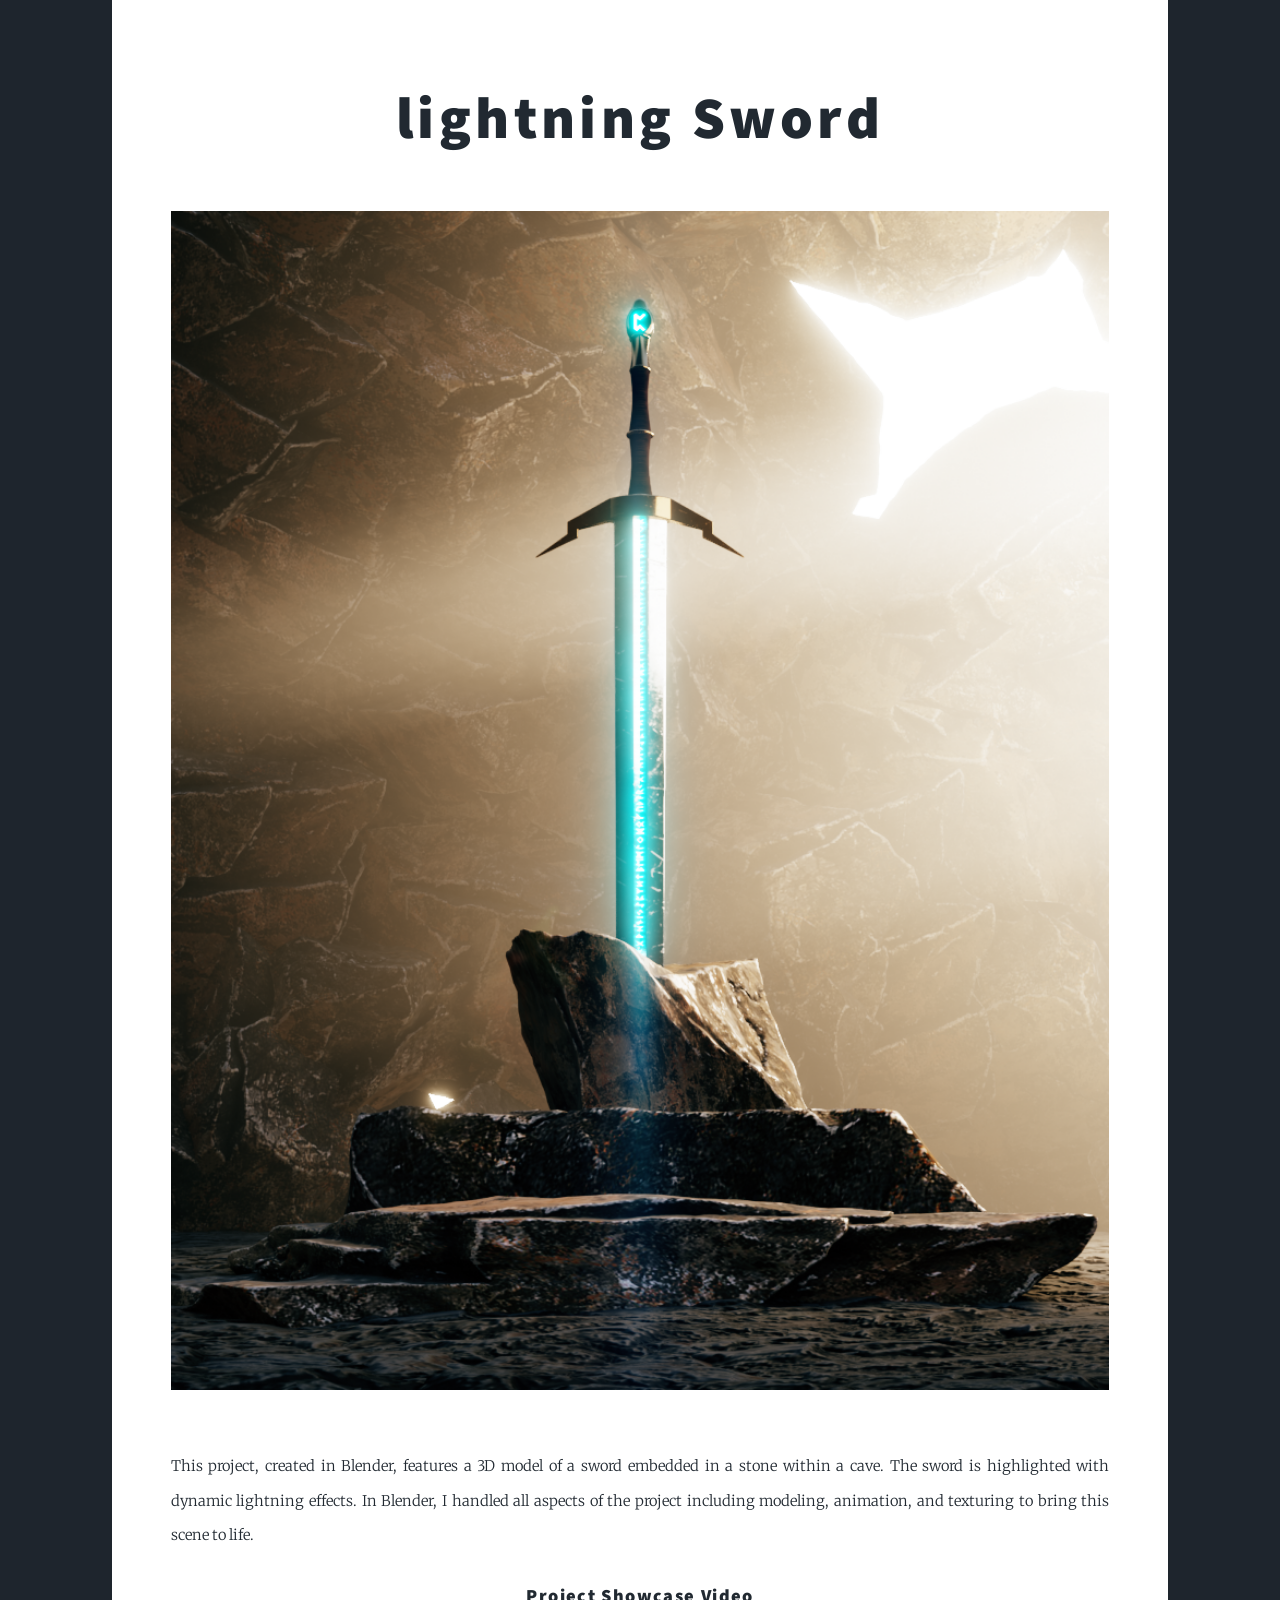
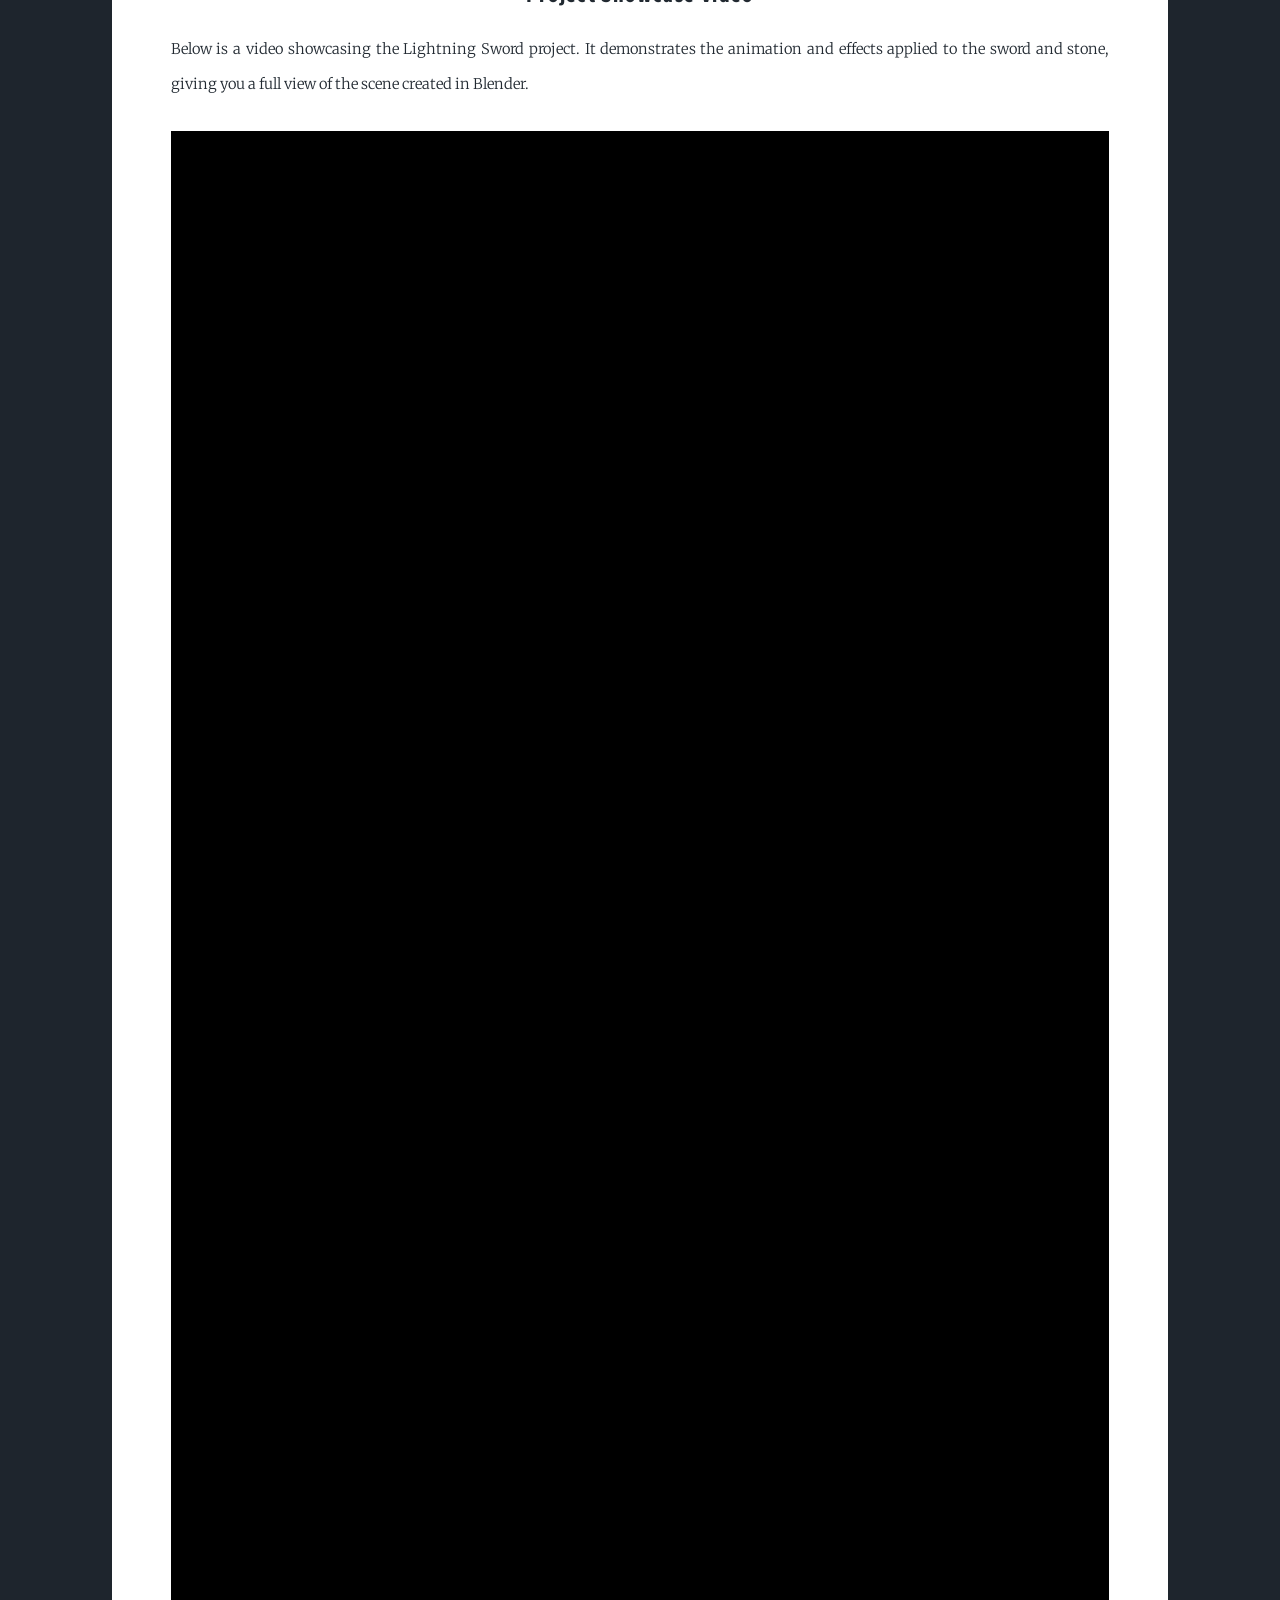
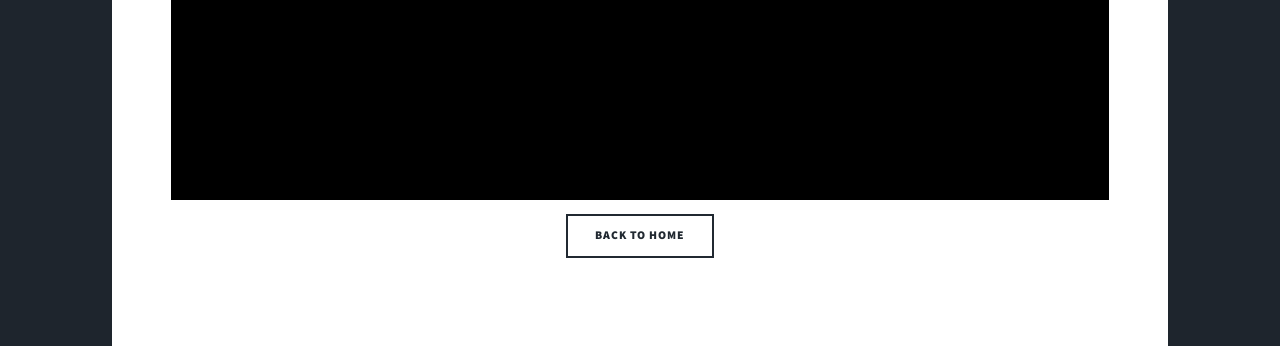
==== commit 78d80d00: "sword video" ====
--- a/lightningSword.html
+++ b/lightningSword.html
@@ -38,7 +38,6 @@
                     and stone, giving you a full view of the scene created in Blender.
                 </p>
 
-                <!-- YouTube Video Embed -->
                 <div class="video-container">
                     <video width="100%" height="auto" autoplay loop>
                         <source src="images/Character0001-0072.mp4" type="video/mp4">
--- a/assets/css/projects.css
+++ b/assets/css/projects.css
@@ -4908,7 +4908,7 @@
 
 .video-container {
     position: relative;
-    padding-bottom: 56.25%;
+    padding-bottom: 177.77%;
     /* Aspect Ratio: 16:9 */
     height: 0;
     overflow: hidden;
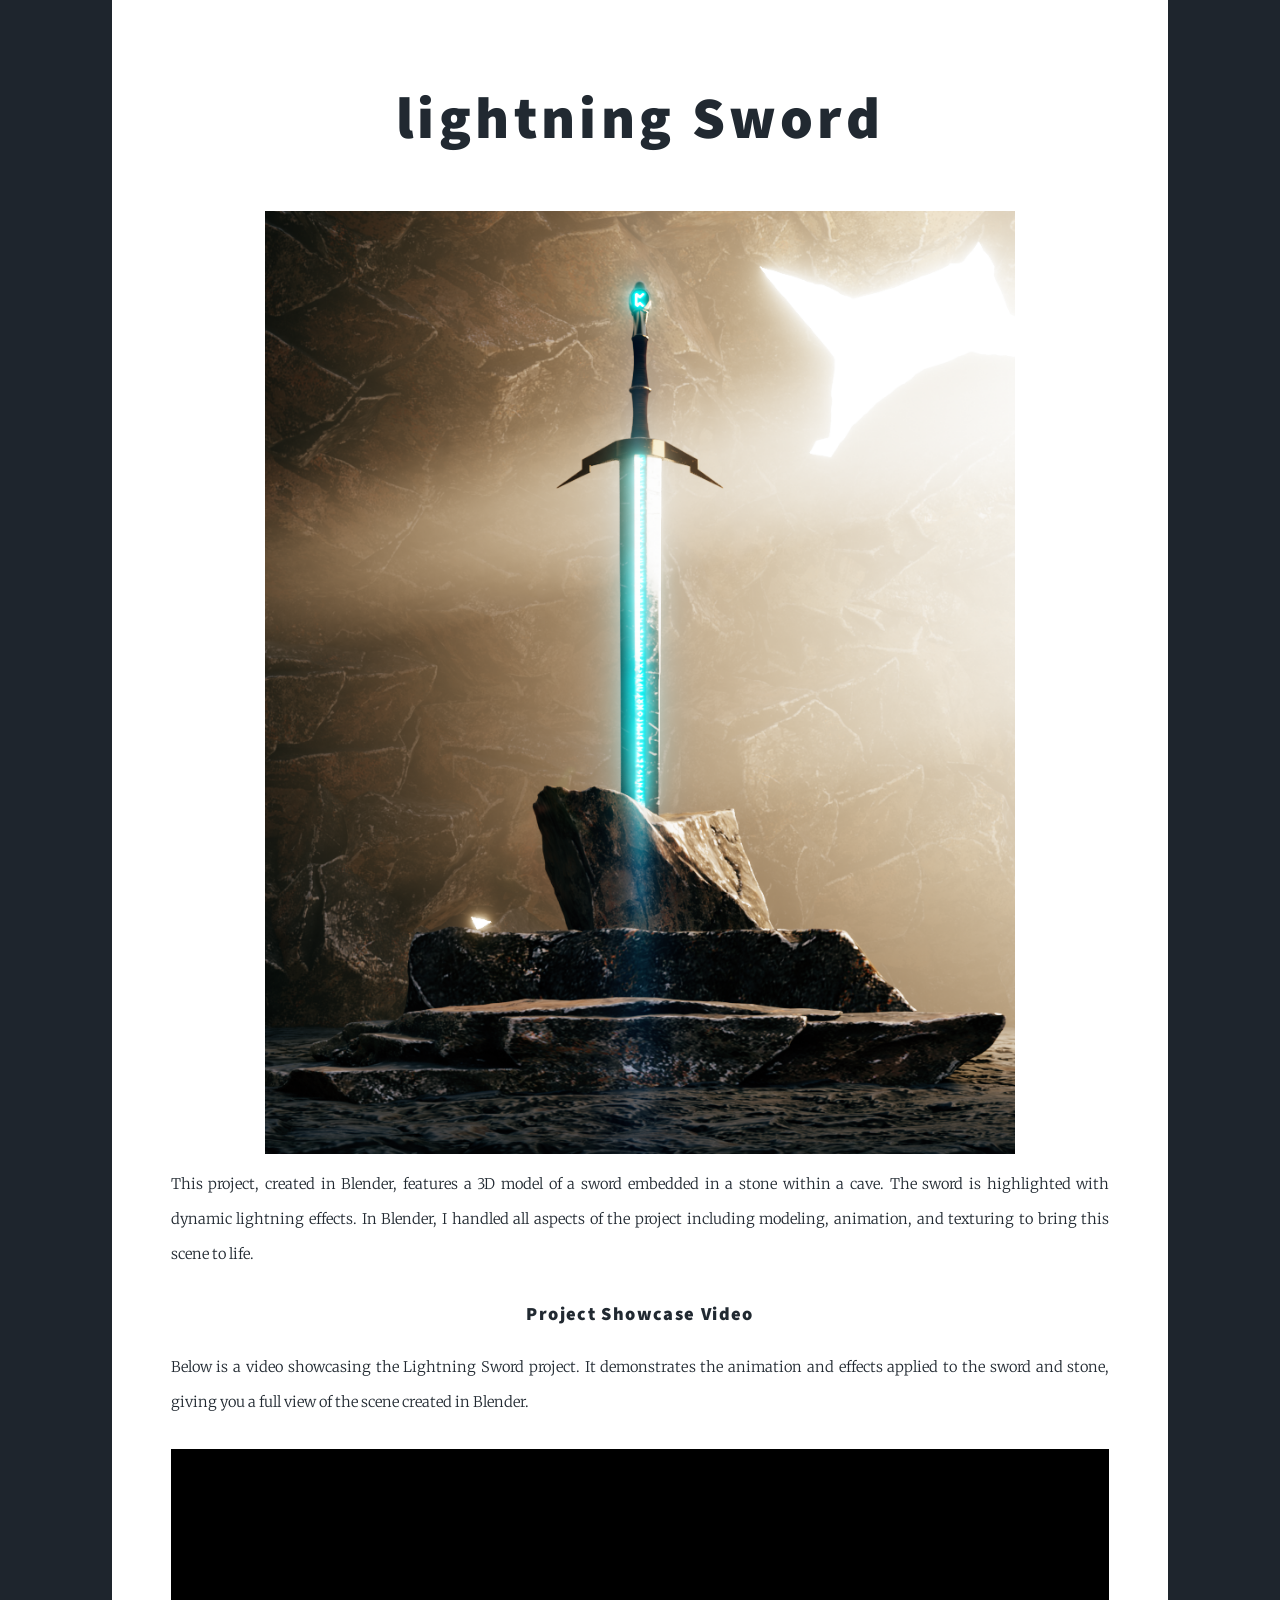
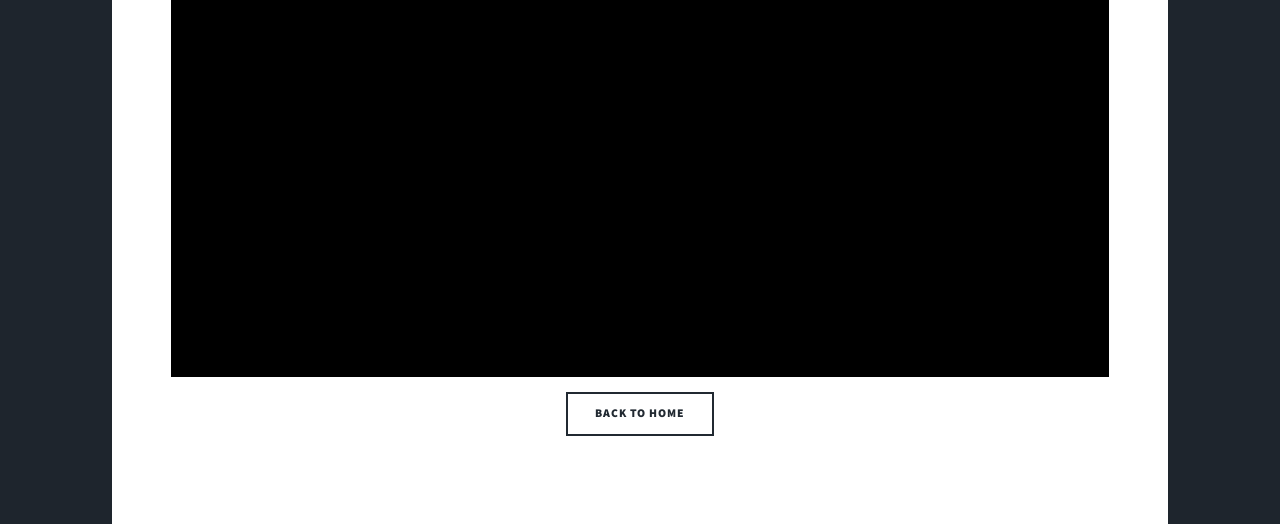
==== commit d5844c60: "pico park" ====
--- a/lightningSword.html
+++ b/lightningSword.html
@@ -23,8 +23,8 @@
                 <header class="major">
                     <h2>lightning Sword</h2>
                 </header>
-                <div class="image main">
-                    <img src="images/SwordInTheStone.png" alt="Lightning Sword Project" />
+                <div class="image-container">
+                    <img src="images/SwordInTheStone.png" alt="Lightning Sword Project" class="centered-image"/>
                 </div>
                 <p>
                     This project, created in Blender, features a 3D model of a sword embedded in a stone within a cave. The sword is
@@ -52,15 +52,6 @@
 
     </div>
 
-    <!-- Scripts -->
-    <!-- <script src="assets/js/jquery.min.js"></script>
-    <script src="assets/js/jquery.scrollex.min.js"></script>
-    <script src="assets/js/jquery.scrolly.min.js"></script>
-    <script src="assets/js/browser.min.js"></script>
-    <script src="assets/js/breakpoints.min.js"></script>
-    <script src="assets/js/util.js"></script>
-    <script src="assets/js/main.js"></script> -->
-
 </body>
 
 </html>
--- a/assets/css/projects.css
+++ b/assets/css/projects.css
@@ -4908,7 +4908,7 @@
 
 .video-container {
     position: relative;
-    padding-bottom: 177.77%;
+    padding-bottom: 56.25%;
     /* Aspect Ratio: 16:9 */
     height: 0;
     overflow: hidden;
@@ -4923,4 +4923,14 @@
     left: 0;
     width: 100%;
     height: 100%;
+}
+
+.image-container {
+    text-align: center;
+    margin: 0 auto;
+}
+
+.centered-image {
+    max-width: 80%;
+    height: auto;
 }
